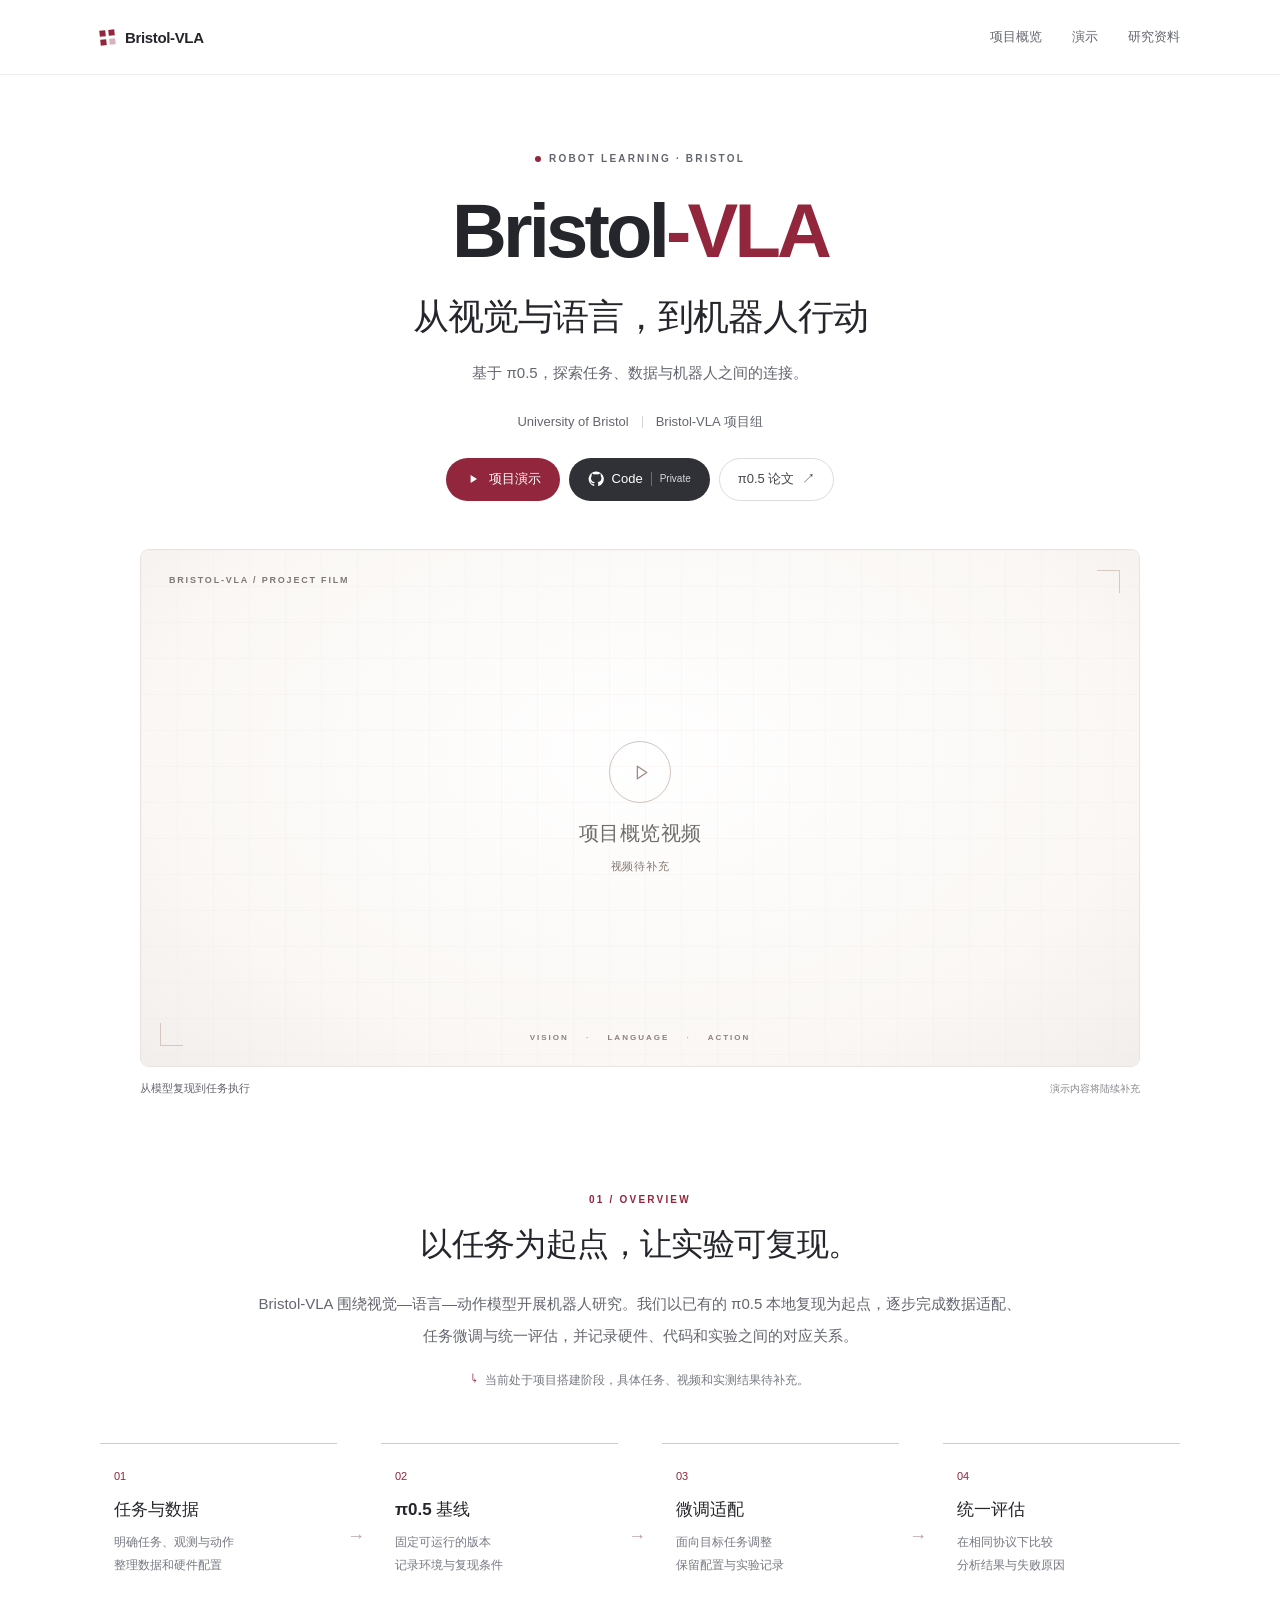
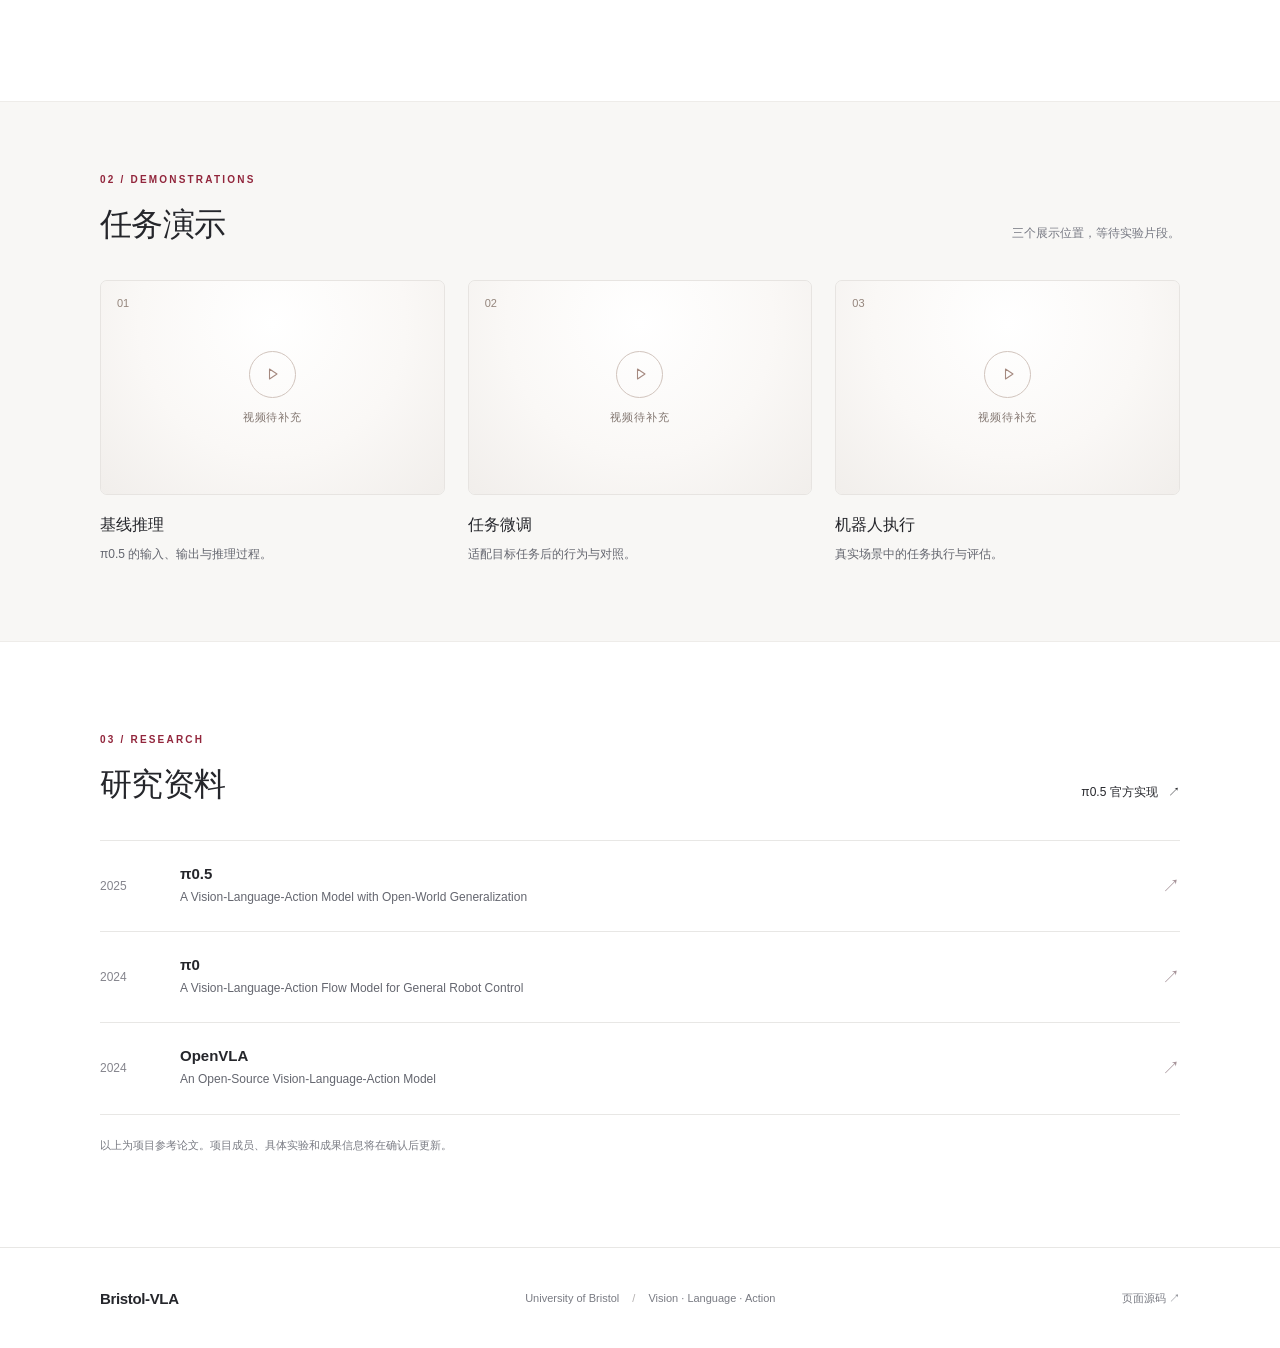
==== index.html @ 0b28dc83 "发布 Bristol-VLA 项目展示页" ====
<!doctype html>
<html lang="zh-CN">
<head>
  <meta charset="utf-8">
  <meta name="viewport" content="width=device-width, initial-scale=1">
  <meta name="description" content="Bristol-VLA：基于 π0.5 的视觉—语言—动作研究。项目概览、研究流程与机器人任务演示。">
  <meta name="theme-color" content="#92263c">
  <title>Bristol-VLA · 视觉、语言与机器人行动</title>
  <link rel="icon" href="assets/favicon.svg" type="image/svg+xml">
  <link rel="stylesheet" href="styles.css">
  <script src="app.js" defer></script>
</head>
<body>
  <a class="skip-link" href="#main">跳到主要内容</a>

  <header class="site-header">
    <nav class="nav container" aria-label="主导航">
      <a class="wordmark" href="#top" aria-label="Bristol-VLA 首页">
        <span class="brand-mark" aria-hidden="true"><i></i><i></i><i></i><i></i></span>
        Bristol-VLA
      </a>
      <div class="nav-links">
        <a href="#overview">项目概览</a>
        <a href="#demos">演示</a>
        <a href="#resources">研究资料</a>
      </div>
    </nav>
  </header>

  <main id="main">
    <section class="hero container" id="top" aria-labelledby="project-title">
      <p class="eyebrow"><span class="status-dot" aria-hidden="true"></span> ROBOT LEARNING · BRISTOL</p>
      <h1 id="project-title">Bristol<span>-VLA</span></h1>
      <p class="hero-title">从视觉与语言，<br class="mobile-break">到机器人行动</p>
      <p class="hero-description">基于 π0.5，探索任务、数据与机器人之间的连接。</p>
      <div class="affiliation">
        <span>University of Bristol</span>
        <span class="affiliation-divider" aria-hidden="true"></span>
        <span>Bristol-VLA 项目组</span>
      </div>
      <div class="hero-actions">
        <a class="button button-primary" href="#demos">
          <svg viewBox="0 0 20 20" aria-hidden="true"><path d="m7 5 8 5-8 5Z"/></svg>
          项目演示
        </a>
        <a class="button button-dark" href="https://github.com/aoli0919/Bristol-VLA" target="_blank" rel="noopener noreferrer">
          <svg viewBox="0 0 24 24" aria-hidden="true"><path d="M12 .8a11.2 11.2 0 0 0-3.5 21.8c.6.1.8-.3.8-.6v-2.1c-3.4.7-4.1-1.4-4.1-1.4-.5-1.3-1.3-1.7-1.3-1.7-1.1-.8.1-.8.1-.8 1.2.1 1.8 1.2 1.8 1.2 1.1 1.8 2.8 1.3 3.5 1 .1-.8.4-1.3.8-1.6-2.7-.3-5.6-1.4-5.6-6.1 0-1.3.5-2.5 1.2-3.3-.1-.3-.5-1.6.1-3.3 0 0 1-.3 3.4 1.3a11.7 11.7 0 0 1 6.2 0c2.4-1.6 3.4-1.3 3.4-1.3.6 1.7.2 3 .1 3.3.8.9 1.2 2 1.2 3.3 0 4.7-2.9 5.8-5.6 6.1.4.4.8 1.1.8 2.2V22c0 .3.2.7.8.6A11.2 11.2 0 0 0 12 .8Z"/></svg>
          Code <span class="private-label">Private</span>
        </a>
        <a class="button button-outline" href="https://arxiv.org/abs/2504.16054" target="_blank" rel="noopener noreferrer">π0.5 论文 <span aria-hidden="true">↗</span></a>
      </div>
    </section>

    <section class="container teaser" aria-label="项目概览视频">
      <figure>
        <div class="media-slot media-slot-main" data-video-slot="overview" data-video-title="项目概览">
          <div class="media-placeholder" role="img" aria-label="项目概览视频，待补充">
            <span class="frame-corner corner-tl" aria-hidden="true"></span>
            <span class="frame-corner corner-br" aria-hidden="true"></span>
            <span class="media-eyebrow">BRISTOL-VLA / PROJECT FILM</span>
            <span class="play-outline" aria-hidden="true"><svg viewBox="0 0 24 24"><path d="m9 6 9 6-9 6Z"/></svg></span>
            <span class="placeholder-title">项目概览视频</span>
            <span class="placeholder-note">视频待补充</span>
            <span class="media-bottom-label" aria-hidden="true">VISION <span>·</span> LANGUAGE <span>·</span> ACTION</span>
          </div>
        </div>
        <figcaption class="teaser-caption"><span>从模型复现到任务执行</span><span class="caption-status">演示内容将陆续补充</span></figcaption>
      </figure>
    </section>

    <section class="section overview-section" id="overview" aria-labelledby="overview-title">
      <div class="container narrow">
        <p class="section-label">01 / OVERVIEW</p>
        <h2 id="overview-title">以任务为起点，让实验可复现。</h2>
        <p class="section-intro">Bristol-VLA 围绕视觉—语言—动作模型开展机器人研究。我们以已有的 π0.5 本地复现为起点，逐步完成数据适配、任务微调与统一评估，并记录硬件、代码和实验之间的对应关系。</p>
        <p class="project-note"><span aria-hidden="true">↳</span> 当前处于项目搭建阶段，具体任务、视频和实测结果待补充。</p>
      </div>

      <div class="container pipeline" aria-label="研究流程：任务与数据、模型基线、微调适配、统一评估">
        <div class="pipeline-step"><span class="step-number">01</span><h3>任务与数据</h3><p>明确任务、观测与动作<br>整理数据和硬件配置</p></div>
        <span class="pipeline-arrow" aria-hidden="true">→</span>
        <div class="pipeline-step"><span class="step-number">02</span><h3>π0.5 基线</h3><p>固定可运行的版本<br>记录环境与复现条件</p></div>
        <span class="pipeline-arrow" aria-hidden="true">→</span>
        <div class="pipeline-step"><span class="step-number">03</span><h3>微调适配</h3><p>面向目标任务调整<br>保留配置与实验记录</p></div>
        <span class="pipeline-arrow" aria-hidden="true">→</span>
        <div class="pipeline-step"><span class="step-number">04</span><h3>统一评估</h3><p>在相同协议下比较<br>分析结果与失败原因</p></div>
      </div>
    </section>

    <section class="section demos-section" id="demos" aria-labelledby="demos-title">
      <div class="container">
        <div class="section-heading">
          <div><p class="section-label">02 / DEMONSTRATIONS</p><h2 id="demos-title">任务演示</h2></div>
          <p class="section-side-note">三个展示位置，等待实验片段。</p>
        </div>
        <div class="demo-grid">
          <figure class="demo-item">
            <div class="media-slot" data-video-slot="baseline" data-video-title="基线推理">
              <div class="media-placeholder" role="img" aria-label="基线推理视频，待补充"><span class="slot-number" aria-hidden="true">01</span><span class="play-outline" aria-hidden="true"><svg viewBox="0 0 24 24"><path d="m9 6 9 6-9 6Z"/></svg></span><span class="placeholder-note">视频待补充</span></div>
            </div>
            <figcaption><h3>基线推理</h3><p>π0.5 的输入、输出与推理过程。</p></figcaption>
          </figure>
          <figure class="demo-item">
            <div class="media-slot" data-video-slot="finetuning" data-video-title="任务微调">
              <div class="media-placeholder" role="img" aria-label="任务微调视频，待补充"><span class="slot-number" aria-hidden="true">02</span><span class="play-outline" aria-hidden="true"><svg viewBox="0 0 24 24"><path d="m9 6 9 6-9 6Z"/></svg></span><span class="placeholder-note">视频待补充</span></div>
            </div>
            <figcaption><h3>任务微调</h3><p>适配目标任务后的行为与对照。</p></figcaption>
          </figure>
          <figure class="demo-item">
            <div class="media-slot" data-video-slot="robot" data-video-title="机器人执行">
              <div class="media-placeholder" role="img" aria-label="机器人执行视频，待补充"><span class="slot-number" aria-hidden="true">03</span><span class="play-outline" aria-hidden="true"><svg viewBox="0 0 24 24"><path d="m9 6 9 6-9 6Z"/></svg></span><span class="placeholder-note">视频待补充</span></div>
            </div>
            <figcaption><h3>机器人执行</h3><p>真实场景中的任务执行与评估。</p></figcaption>
          </figure>
        </div>
      </div>
    </section>

    <section class="section resources-section" id="resources" aria-labelledby="resources-title">
      <div class="container">
        <div class="section-heading"><div><p class="section-label">03 / RESEARCH</p><h2 id="resources-title">研究资料</h2></div><a class="text-link" href="https://github.com/Physical-Intelligence/openpi" target="_blank" rel="noopener noreferrer">π0.5 官方实现 <span aria-hidden="true">↗</span></a></div>
        <div class="paper-list">
          <a href="https://arxiv.org/abs/2504.16054" target="_blank" rel="noopener noreferrer"><span class="paper-year">2025</span><span><strong>π0.5</strong><span class="paper-title">A Vision-Language-Action Model with Open-World Generalization</span></span><span class="paper-arrow" aria-hidden="true">↗</span></a>
          <a href="https://arxiv.org/abs/2410.24164" target="_blank" rel="noopener noreferrer"><span class="paper-year">2024</span><span><strong>π0</strong><span class="paper-title">A Vision-Language-Action Flow Model for General Robot Control</span></span><span class="paper-arrow" aria-hidden="true">↗</span></a>
          <a href="https://arxiv.org/abs/2406.09246" target="_blank" rel="noopener noreferrer"><span class="paper-year">2024</span><span><strong>OpenVLA</strong><span class="paper-title">An Open-Source Vision-Language-Action Model</span></span><span class="paper-arrow" aria-hidden="true">↗</span></a>
        </div>
        <p class="resource-note">以上为项目参考论文。项目成员、具体实验和成果信息将在确认后更新。</p>
      </div>
    </section>
  </main>

  <footer class="site-footer">
    <div class="container footer-inner"><a class="wordmark" href="#top">Bristol-VLA</a><p>University of Bristol <span aria-hidden="true">/</span> Vision · Language · Action</p><a href="https://github.com/aoli0919/Bristol-VLA-demo" target="_blank" rel="noopener noreferrer">页面源码 <span aria-hidden="true">↗</span></a></div>
  </footer>
</body>
</html>
---- styles.css ----
:root {
  color-scheme: light;
  --ink: #25262b;
  --muted: #64666f;
  --accent: #92263c;
  --line: #e8e7e5;
  --soft: #f8f7f5;
  --width: 1080px;
}
* { box-sizing: border-box; }
html { scroll-behavior: smooth; scroll-padding-top: 84px; }
body { margin: 0; background: #fff; color: var(--ink); font-family: -apple-system, BlinkMacSystemFont, "Segoe UI", "PingFang SC", "Microsoft YaHei", sans-serif; -webkit-font-smoothing: antialiased; }
a { color: inherit; text-decoration: none; }
button, input { font: inherit; }
figure, h1, h2, h3, p { margin: 0; }
svg { display: block; }
a:focus-visible { outline: 3px solid #92263c; outline-offset: 6px; border-radius: 3px; }
::selection { color: var(--accent); background: #f1dee2; }
.container { width: min(var(--width), calc(100% - 64px)); margin-inline: auto; }
.narrow { max-width: 770px; }
.skip-link { position: fixed; z-index: 10; top: 10px; left: 12px; padding: 12px 18px; transform: translateY(-150%); background: var(--ink); color: #fff; border-radius: 4px; }
.skip-link:focus { transform: none; }
.site-header { border-bottom: 1px solid #efeeec; background: #fff; }
.nav { min-height: 74px; display: flex; align-items: center; justify-content: space-between; gap: 24px; }
.wordmark { display: inline-flex; align-items: center; gap: 10px; font-size: 15px; font-weight: 650; letter-spacing: -.35px; white-space: nowrap; }
.brand-mark { display: grid; grid-template-columns: repeat(2, 6px); gap: 3px; transform: rotate(-6deg); }
.brand-mark i { width: 6px; height: 6px; background: var(--accent); }
.brand-mark i:last-child { opacity: .35; }
.nav-links { display: flex; gap: 30px; font-size: 13px; color: var(--muted); }
.nav-links a { padding: 15px 0; transition: color .18s; }
.nav-links a:hover, .text-link:hover, .site-footer a:hover { color: var(--accent); }
.hero { padding-top: 78px; padding-bottom: 48px; text-align: center; }
.eyebrow, .section-label { font-size: 10px; font-weight: 650; letter-spacing: 2.2px; }
.eyebrow { display: flex; align-items: center; justify-content: center; gap: 8px; color: var(--muted); margin-bottom: 24px; }
.status-dot { width: 6px; height: 6px; border-radius: 50%; background: var(--accent); }
h1 { font-size: clamp(48px, 6.2vw, 76px); line-height: 1.12; font-weight: 680; letter-spacing: -3.8px; }
h1 span { color: var(--accent); }
.hero-title { margin-top: 17px; font-size: clamp(24px, 3.1vw, 36px); font-weight: 400; line-height: 1.5; letter-spacing: -1px; }
.hero-description { margin-top: 15px; font-size: 15px; color: var(--muted); line-height: 1.9; }
.mobile-break { display: none; }
.affiliation { margin-top: 25px; display: flex; align-items: center; justify-content: center; gap: 13px; font-size: 13px; color: var(--muted); }
.affiliation-divider { height: 12px; width: 1px; background: #d6d4d3; }
.hero-actions { margin-top: 27px; display: flex; flex-wrap: wrap; justify-content: center; gap: 9px; }
.button { min-height: 43px; display: inline-flex; align-items: center; justify-content: center; gap: 8px; padding: 10px 18px; border: 1px solid transparent; border-radius: 30px; font-size: 13px; line-height: 1.4; transition: background .18s, transform .18s, border-color .18s; }
.button:hover { transform: translateY(-2px); }
.button svg { width: 16px; height: 16px; fill: currentColor; }
.button-primary { color: #fff; background: var(--accent); }
.button-primary:hover { background: #762034; }
.button-dark { background: #303136; color: #fff; }
.button-dark:hover { background: #141519; }
.button-outline { border-color: #dddcda; color: #45464c; }
.button-outline:hover { border-color: #92263c; }
.private-label { padding-left: 8px; border-left: 1px solid #6c6d71; font-size: 10px; color: #d8d8dc; }
.teaser { max-width: 1000px; }
.media-slot { position: relative; overflow: hidden; aspect-ratio: 16 / 10; border: 1px solid #e7e4e1; border-radius: 7px; background: #f6f5f3; }
.media-slot-main { aspect-ratio: 16 / 8.3; border-radius: 9px; }
.media-placeholder { position: absolute; inset: 0; display: flex; flex-direction: column; align-items: center; justify-content: center; gap: 12px; background: radial-gradient(ellipse at 50% 20%, #fff 0%, #faf8f6 55%, #f1eeeb 100%); color: #706c69; }
.media-placeholder[hidden] { display: none; }
.media-slot-main .media-placeholder { background-image: linear-gradient(#ebe6e13b 1px, transparent 1px), linear-gradient(90deg, #ebe6e13b 1px, transparent 1px), radial-gradient(ellipse at 50% 40%, #fff 0%, #faf7f4 70%, #f2eeeb 100%); background-size: 36px 36px, 36px 36px, 100% 100%; }
.media-eyebrow { position: absolute; left: 28px; top: 25px; color: #807873; font-size: 9px; font-weight: 600; letter-spacing: 1.8px; }
.play-outline { width: 47px; height: 47px; border: 1px solid #d1c4bd; border-radius: 50%; display: grid; place-items: center; color: #a58a80; }
.play-outline svg { width: 20px; height: 20px; fill: none; stroke: currentColor; stroke-linejoin: round; stroke-width: 1.3; }
.media-slot-main .play-outline { width: 62px; height: 62px; margin-bottom: 5px; }
.media-slot-main .play-outline svg { width: 25px; height: 25px; }
.placeholder-title { font-size: 20px; font-weight: 450; letter-spacing: .5px; }
.placeholder-note { font-size: 11px; color: #81756f; letter-spacing: .8px; }
.media-bottom-label { position: absolute; bottom: 24px; font-size: 8px; font-weight: 600; color: #8c817a; letter-spacing: 2px; }
.media-bottom-label span { padding: 0 13px; color: #bca79b; }
.frame-corner { position: absolute; width: 23px; height: 23px; border-color: #c7b8ad; border-style: solid; opacity: .7; }
.corner-tl { left: 19px; bottom: 20px; border-width: 0 0 1px 1px; }
.corner-br { right: 19px; top: 20px; border-width: 1px 1px 0 0; }
.teaser-caption { margin-top: 14px; display: flex; align-items: center; justify-content: space-between; gap: 15px; color: #62636c; font-size: 11px; }
.caption-status { color: #88878d; font-size: 10px; }
.media-slot video { width: 100%; height: 100%; object-fit: contain; display: block; background: #17191d; }
.media-error { margin: 14px; position: absolute; inset: auto 0 0; padding: 12px; border-radius: 3px; background: #fff; color: #6c3b3b; font-size: 12px; text-align: center; }
.section { padding: 92px 0; }
.section-label { color: var(--accent); margin-bottom: 15px; }
h2 { font-size: clamp(25px, 3vw, 32px); font-weight: 550; line-height: 1.5; letter-spacing: -.6px; }
.overview-section { padding-top: 98px; }
.overview-section > .narrow { text-align: center; }
.section-intro { margin-top: 20px; color: var(--muted); font-size: 15px; line-height: 2.1; }
.project-note { display: flex; justify-content: center; align-items: baseline; gap: 8px; margin-top: 19px; color: #777983; font-size: 12px; line-height: 1.8; }
.project-note > span { color: var(--accent); }
.pipeline { margin-top: 51px; display: grid; grid-template-columns: 1fr 24px 1fr 24px 1fr 24px 1fr; align-items: center; gap: 10px; }
.pipeline-step { border-top: 1px solid #dcc6cc; padding: 22px 14px 20px; min-height: 166px; }
.step-number { font-size: 11px; color: var(--accent); font-variant-numeric: tabular-nums; }
.pipeline h3 { margin-top: 14px; font-size: 17px; font-weight: 550; }
.pipeline p { margin-top: 10px; color: #777983; font-size: 12px; line-height: 1.9; }
.pipeline-arrow { color: #baa5aa; font-size: 18px; padding-top: 22px; }
.demos-section { background: var(--soft); border-top: 1px solid #eeece9; border-bottom: 1px solid #eeece9; padding: 72px 0 75px; }
.section-heading { display: flex; align-items: flex-end; justify-content: space-between; gap: 24px; margin-bottom: 32px; }
.section-side-note { color: #777983; font-size: 12px; padding-bottom: 6px; }
.demo-grid { display: grid; grid-template-columns: repeat(3, minmax(0, 1fr)); gap: 23px; }
.slot-number { position: absolute; left: 16px; top: 16px; font-size: 11px; font-variant-numeric: tabular-nums; color: #94857c; }
.demo-item figcaption { padding-top: 20px; }
.demo-item h3 { font-size: 16px; font-weight: 550; }
.demo-item p { margin-top: 8px; color: var(--muted); font-size: 12px; line-height: 1.8; }
.text-link { display: inline-block; font-size: 12px; padding-bottom: 7px; white-space: nowrap; }
.text-link span { margin-left: 7px; }
.paper-list { border-top: 1px solid var(--line); }
.paper-list > a { display: grid; grid-template-columns: 65px 1fr 25px; align-items: center; gap: 15px; padding: 24px 0; border-bottom: 1px solid var(--line); transition: background .18s; }
.paper-list > a:hover { background: #fcf9fa; }
.paper-year { color: #85858d; font-size: 12px; font-variant-numeric: tabular-nums; }
.paper-list strong { font-size: 15px; font-weight: 550; }
.paper-title { display: block; margin-top: 5px; color: var(--muted); font-size: 12px; line-height: 1.6; }
.paper-arrow { justify-self: end; color: #a69399; font-size: 18px; }
.resource-note { margin-top: 20px; color: #797b83; font-size: 11px; line-height: 1.9; }
.site-footer { border-top: 1px solid var(--line); }
.footer-inner { min-height: 100px; display: flex; align-items: center; justify-content: space-between; gap: 25px; }
.site-footer p, .site-footer a:last-child { font-size: 11px; color: #797b83; }
.site-footer p span { margin: 0 10px; color: #b4b0b0; }

@media (min-width: 1500px) { .hero { padding-top: 92px; } }
@media (max-width: 760px) {
  .container { width: calc(100% - 40px); }
  .nav { min-height: 65px; }
  .nav-links { gap: 18px; font-size: 12px; }
  .hero { padding-top: 57px; padding-bottom: 36px; }
  h1 { letter-spacing: -2.8px; }
  .hero-title { font-size: 29px; }
  .hero-description { max-width: 330px; margin-inline: auto; font-size: 13px; }
  .section { padding: 64px 0; }
  .pipeline { grid-template-columns: 1fr 1fr; gap: 22px; margin-top: 35px; }
  .pipeline-arrow { display: none; }
  .pipeline-step { min-height: 150px; padding-inline: 6px; }
  .demo-grid { gap: 15px; }
  .demo-item h3 { font-size: 14px; }
  .demo-item p { font-size: 11px; }
  .footer-inner { flex-wrap: wrap; justify-content: flex-start; gap: 15px 25px; padding-block: 28px; }
  .footer-inner > a:last-child { margin-left: auto; }
  .footer-inner p { order: 3; flex-basis: 100%; }
}
@media (max-width: 520px) {
  .container { width: calc(100% - 36px); }
  .nav { gap: 12px; min-height: 61px; }
  .wordmark { font-size: 13px; gap: 8px; }
  .nav-links { gap: 15px; font-size: 11px; }
  .nav-links a:first-child { display: none; }
  .hero { padding-top: 45px; }
  .eyebrow { font-size: 8px; letter-spacing: 1.5px; margin-bottom: 22px; }
  h1 { font-size: 49px; letter-spacing: -2.5px; }
  .hero-title { font-size: 27px; line-height: 1.55; margin-top: 16px; }
  .mobile-break { display: inline; }
  .hero-description { max-width: 275px; font-size: 12px; line-height: 1.9; margin-top: 14px; }
  .affiliation { margin-top: 22px; gap: 9px; font-size: 11px; }
  .hero-actions { margin-top: 24px; gap: 7px; }
  .button { padding: 9px 13px; font-size: 11px; min-height: 41px; gap: 6px; }
  .button svg { width: 14px; height: 14px; }
  .private-label { font-size: 9px; padding-left: 6px; }
  .media-slot-main { aspect-ratio: 16 / 10; }
  .media-eyebrow { top: 17px; left: 17px; font-size: 7px; letter-spacing: 1.1px; }
  .media-slot-main .play-outline { width: 43px; height: 43px; margin-bottom: 0; }
  .media-slot-main .play-outline svg { width: 20px; height: 20px; }
  .placeholder-title { font-size: 15px; }
  .media-placeholder { gap: 9px; }
  .placeholder-note { font-size: 10px; }
  .media-bottom-label { bottom: 15px; font-size: 6px; letter-spacing: 1.2px; }
  .media-bottom-label span { padding: 0 7px; }
  .frame-corner { width: 15px; height: 15px; }
  .corner-tl { bottom: 12px; left: 12px; }
  .corner-br { top: 12px; right: 12px; }
  .teaser-caption { font-size: 10px; align-items: flex-start; }
  .caption-status { font-size: 9px; }
  h2 { font-size: 25px; }
  .section-label { font-size: 9px; letter-spacing: 1.6px; }
  .section-intro { font-size: 13px; line-height: 2; text-align: left; }
  .project-note { text-align: left; font-size: 11px; }
  .section-heading { display: block; margin-bottom: 26px; }
  .section-side-note { margin-top: 12px; font-size: 11px; }
  .demo-grid { grid-template-columns: 1fr; gap: 30px; }
  .demo-grid .media-slot { aspect-ratio: 16 / 9; }
  .demo-item figcaption { padding-top: 14px; }
  .demo-item h3 { font-size: 16px; }
  .demo-item p { margin-top: 6px; font-size: 12px; }
  .resources-section .text-link { margin-top: 14px; }
  .paper-list > a { grid-template-columns: 42px 1fr 16px; gap: 9px; padding-block: 20px; }
  .paper-year { font-size: 10px; }
  .paper-title { font-size: 11px; }
}
@media (prefers-reduced-motion: reduce) {
  html { scroll-behavior: auto; }
  *, *::before, *::after { transition: none !important; }
}
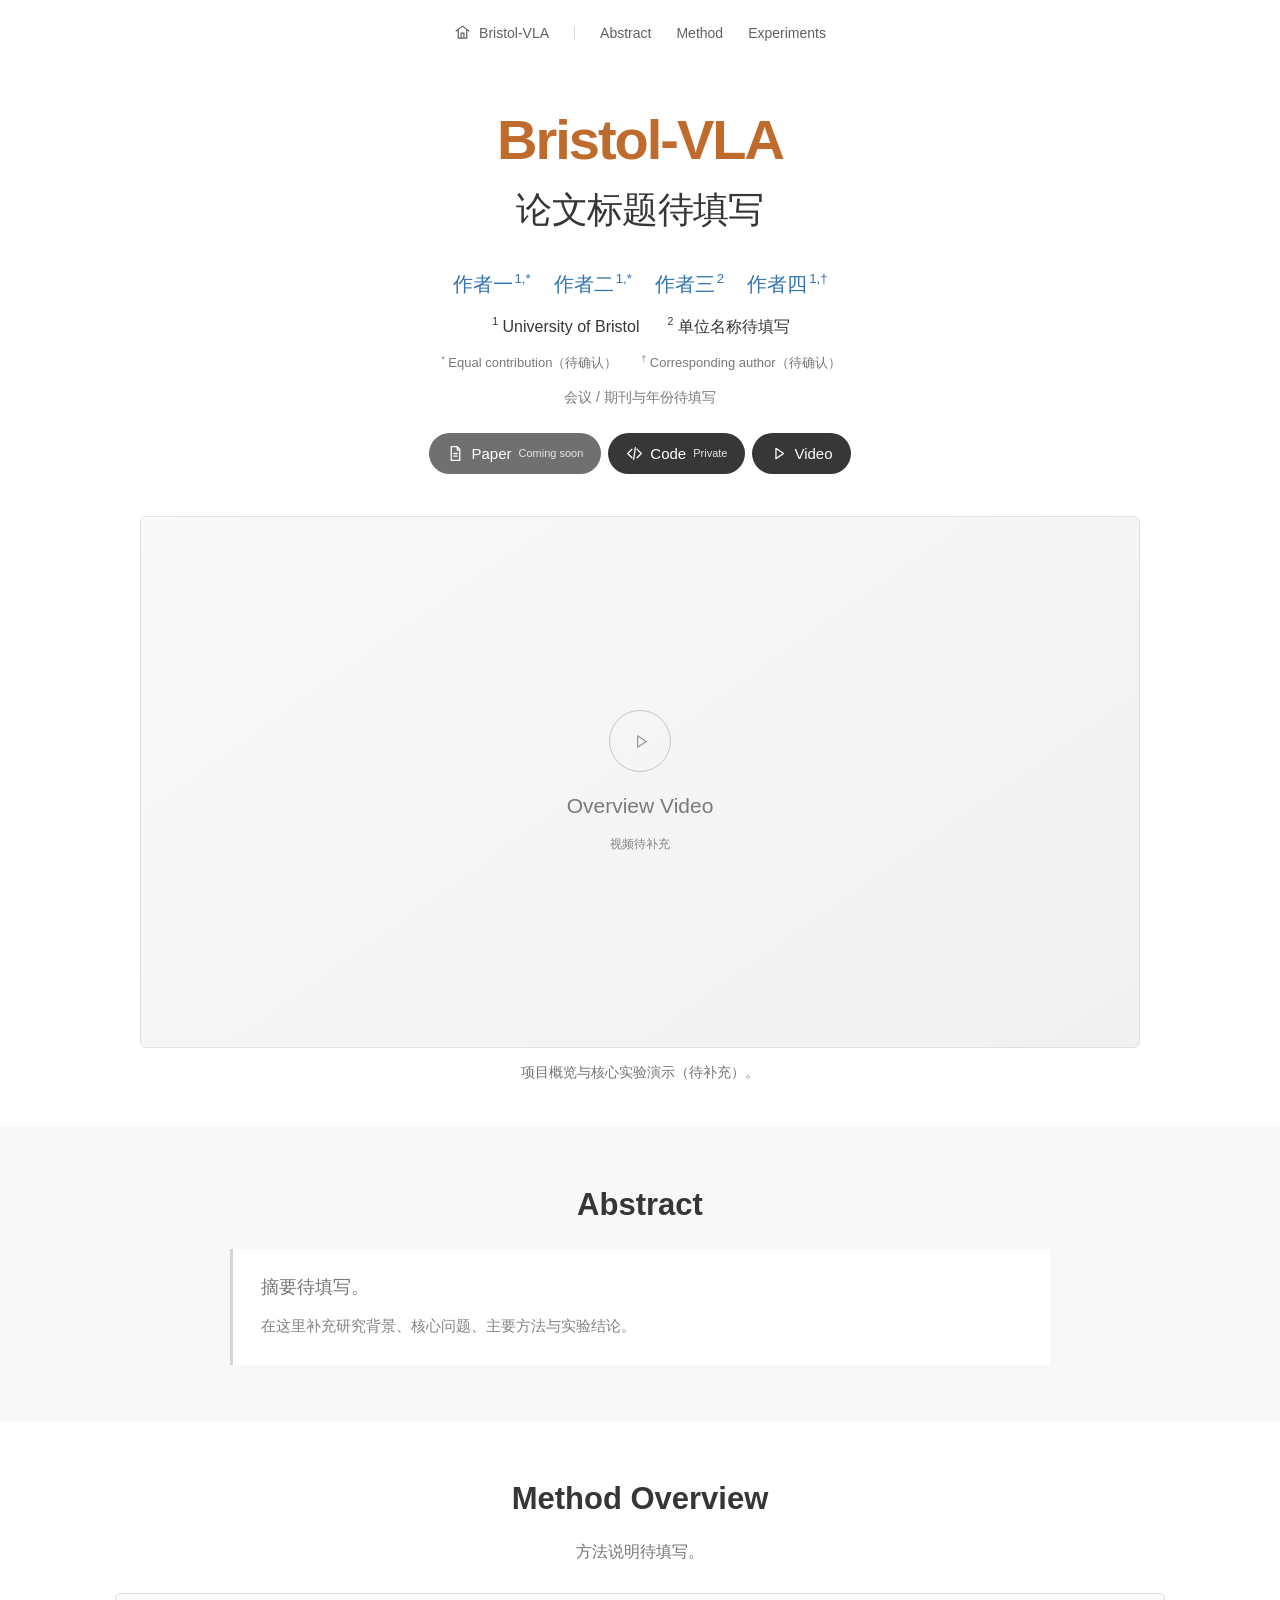
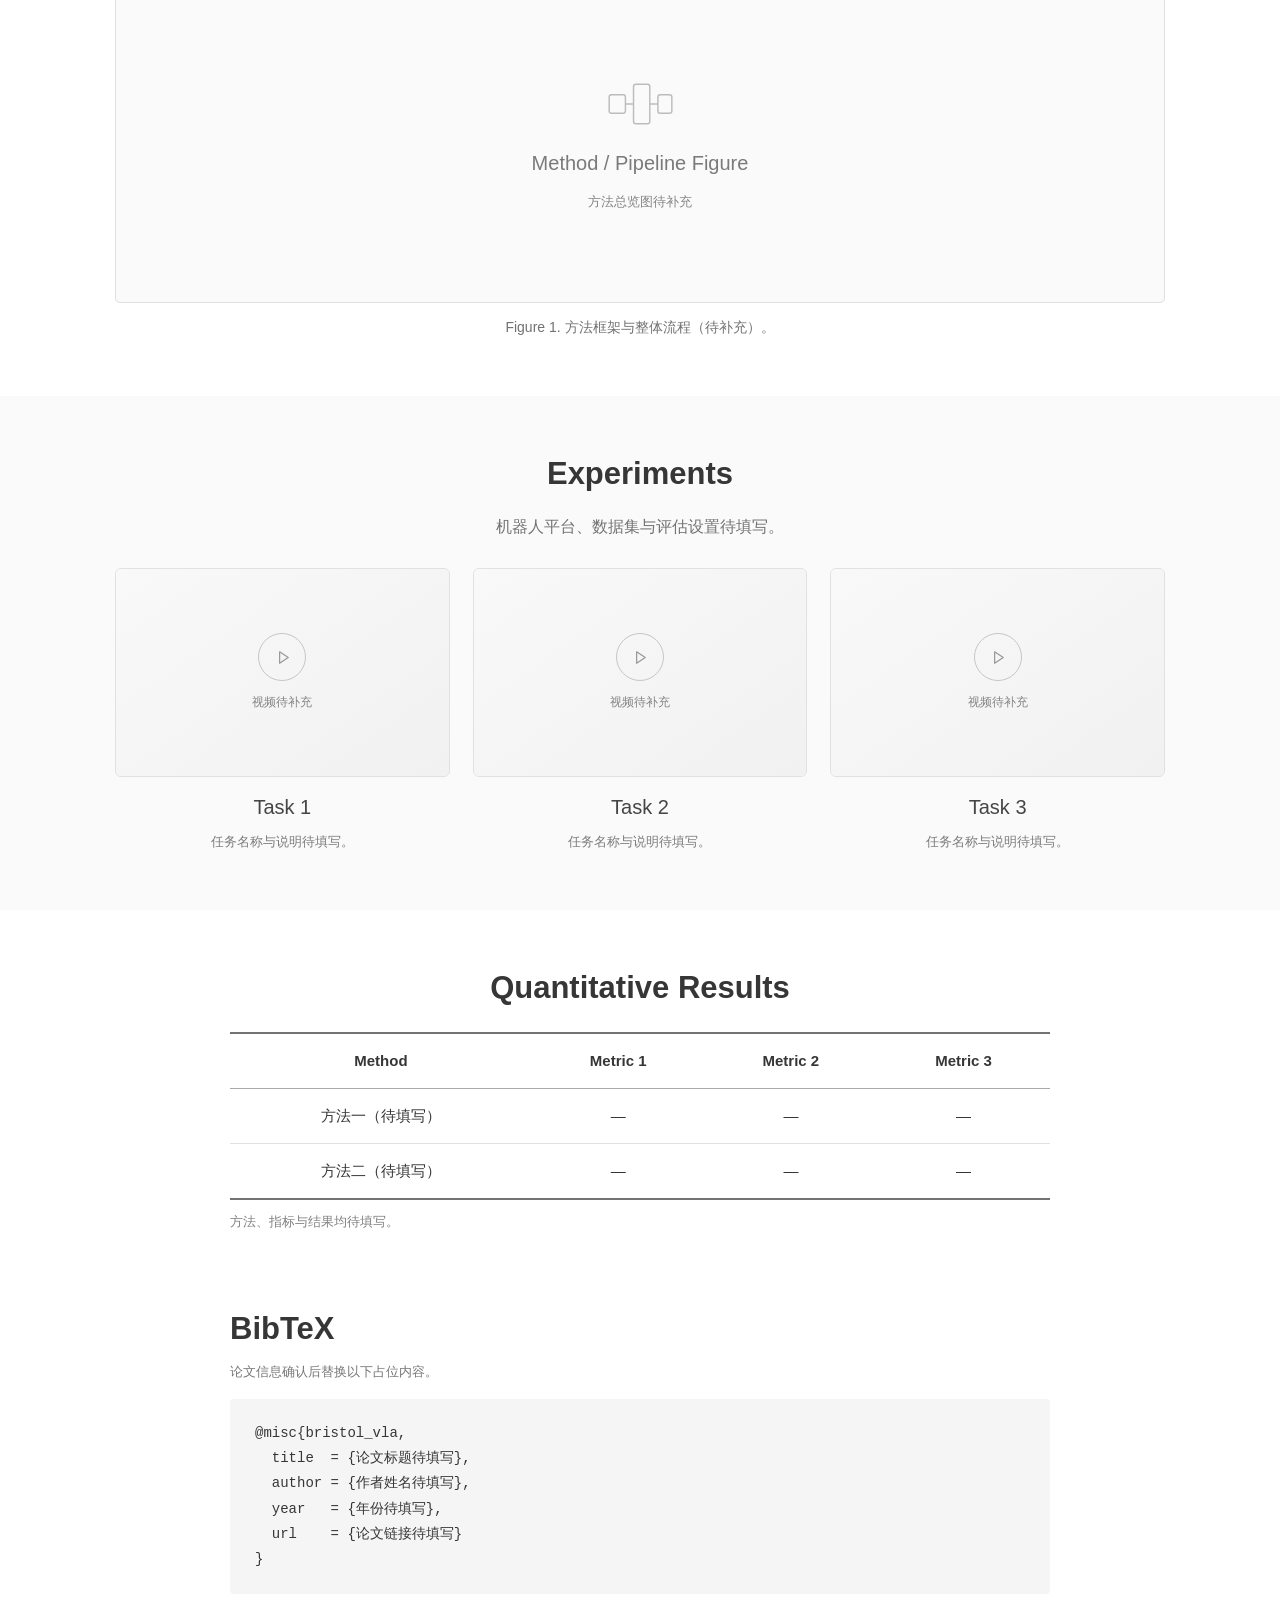
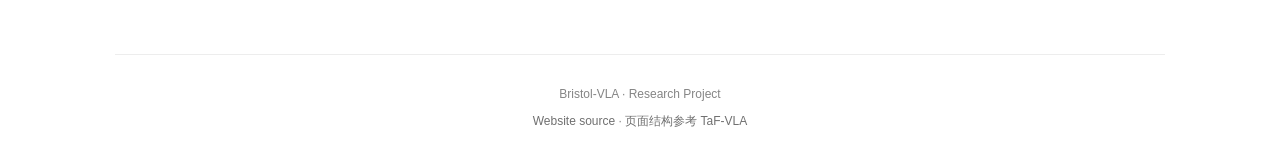
==== commit 716692c9: "改为论文项目页并预留作者摘要方法与实验内容" ====
--- a/index.html
+++ b/index.html
@@ -3,134 +3,124 @@
 <head>
   <meta charset="utf-8">
   <meta name="viewport" content="width=device-width, initial-scale=1">
-  <meta name="description" content="Bristol-VLA：基于 π0.5 的视觉—语言—动作研究。项目概览、研究流程与机器人任务演示。">
-  <meta name="theme-color" content="#92263c">
-  <title>Bristol-VLA · 视觉、语言与机器人行动</title>
+  <meta name="description" content="Bristol-VLA 论文项目页：作者信息、摘要、方法与实验展示。论文与视频内容待补充。">
+  <meta name="theme-color" content="#bf6b2d">
+  <title>Bristol-VLA · Research Project</title>
   <link rel="icon" href="assets/favicon.svg" type="image/svg+xml">
   <link rel="stylesheet" href="styles.css">
   <script src="app.js" defer></script>
 </head>
 <body>
   <a class="skip-link" href="#main">跳到主要内容</a>
-
   <header class="site-header">
-    <nav class="nav container" aria-label="主导航">
-      <a class="wordmark" href="#top" aria-label="Bristol-VLA 首页">
-        <span class="brand-mark" aria-hidden="true"><i></i><i></i><i></i><i></i></span>
-        Bristol-VLA
-      </a>
-      <div class="nav-links">
-        <a href="#overview">项目概览</a>
-        <a href="#demos">演示</a>
-        <a href="#resources">研究资料</a>
-      </div>
+    <nav aria-label="论文导航">
+      <a class="home-link" href="#top" aria-label="Bristol-VLA 首页"><svg viewBox="0 0 24 24" aria-hidden="true"><path d="m3 10 9-7 9 7M6 9v11h12V9M10 20v-7h4v7"/></svg><span>Bristol-VLA</span></a>
+      <span class="nav-divider" aria-hidden="true"></span>
+      <a href="#abstract">Abstract</a>
+      <a href="#method">Method</a>
+      <a href="#experiments">Experiments</a>
     </nav>
   </header>
 
   <main id="main">
-    <section class="hero container" id="top" aria-labelledby="project-title">
-      <p class="eyebrow"><span class="status-dot" aria-hidden="true"></span> ROBOT LEARNING · BRISTOL</p>
-      <h1 id="project-title">Bristol<span>-VLA</span></h1>
-      <p class="hero-title">从视觉与语言，<br class="mobile-break">到机器人行动</p>
-      <p class="hero-description">基于 π0.5，探索任务、数据与机器人之间的连接。</p>
-      <div class="affiliation">
-        <span>University of Bristol</span>
-        <span class="affiliation-divider" aria-hidden="true"></span>
-        <span>Bristol-VLA 项目组</span>
+    <section class="paper-header container" id="top" aria-labelledby="paper-title">
+      <h1 id="paper-title"><span class="project-name">Bristol-VLA</span><span class="paper-title">论文标题待填写</span></h1>
+
+      <!-- Replace author names, affiliations, and contribution markers here. -->
+      <div class="authors" aria-label="作者信息待填写">
+        <span>作者一<sup>1,*</sup></span>
+        <span>作者二<sup>1,*</sup></span>
+        <span>作者三<sup>2</sup></span>
+        <span>作者四<sup>1,†</sup></span>
       </div>
-      <div class="hero-actions">
-        <a class="button button-primary" href="#demos">
-          <svg viewBox="0 0 20 20" aria-hidden="true"><path d="m7 5 8 5-8 5Z"/></svg>
-          项目演示
-        </a>
-        <a class="button button-dark" href="https://github.com/aoli0919/Bristol-VLA" target="_blank" rel="noopener noreferrer">
-          <svg viewBox="0 0 24 24" aria-hidden="true"><path d="M12 .8a11.2 11.2 0 0 0-3.5 21.8c.6.1.8-.3.8-.6v-2.1c-3.4.7-4.1-1.4-4.1-1.4-.5-1.3-1.3-1.7-1.3-1.7-1.1-.8.1-.8.1-.8 1.2.1 1.8 1.2 1.8 1.2 1.1 1.8 2.8 1.3 3.5 1 .1-.8.4-1.3.8-1.6-2.7-.3-5.6-1.4-5.6-6.1 0-1.3.5-2.5 1.2-3.3-.1-.3-.5-1.6.1-3.3 0 0 1-.3 3.4 1.3a11.7 11.7 0 0 1 6.2 0c2.4-1.6 3.4-1.3 3.4-1.3.6 1.7.2 3 .1 3.3.8.9 1.2 2 1.2 3.3 0 4.7-2.9 5.8-5.6 6.1.4.4.8 1.1.8 2.2V22c0 .3.2.7.8.6A11.2 11.2 0 0 0 12 .8Z"/></svg>
-          Code <span class="private-label">Private</span>
-        </a>
-        <a class="button button-outline" href="https://arxiv.org/abs/2504.16054" target="_blank" rel="noopener noreferrer">π0.5 论文 <span aria-hidden="true">↗</span></a>
+      <div class="affiliations"><span><sup>1</sup> University of Bristol</span><span><sup>2</sup> 单位名称待填写</span></div>
+      <p class="author-notes"><span><sup>*</sup> Equal contribution（待确认）</span><span><sup>†</sup> Corresponding author（待确认）</span></p>
+      <p class="venue">会议 / 期刊与年份待填写</p>
+
+      <div class="paper-links">
+        <span class="resource-button disabled" aria-disabled="true"><svg viewBox="0 0 20 20" aria-hidden="true"><path d="M5 2h7l3 3v13H5Zm7 0v4h3M8 10h4M8 13h4"/></svg>Paper <small>Coming soon</small></span>
+        <a class="resource-button" href="https://github.com/aoli0919/Bristol-VLA" target="_blank" rel="noopener noreferrer"><svg viewBox="0 0 20 20" aria-hidden="true"><path d="m7 5-5 5 5 5m6-10 5 5-5 5m-2-12L9 17"/></svg>Code <small>Private</small></a>
+        <a class="resource-button" href="#overview-video"><svg viewBox="0 0 20 20" aria-hidden="true"><path d="m7 4 9 6-9 6Z"/></svg>Video</a>
       </div>
     </section>
 
-    <section class="container teaser" aria-label="项目概览视频">
+    <section class="container teaser" id="overview-video" aria-label="论文概览视频">
       <figure>
-        <div class="media-slot media-slot-main" data-video-slot="overview" data-video-title="项目概览">
-          <div class="media-placeholder" role="img" aria-label="项目概览视频，待补充">
-            <span class="frame-corner corner-tl" aria-hidden="true"></span>
-            <span class="frame-corner corner-br" aria-hidden="true"></span>
-            <span class="media-eyebrow">BRISTOL-VLA / PROJECT FILM</span>
-            <span class="play-outline" aria-hidden="true"><svg viewBox="0 0 24 24"><path d="m9 6 9 6-9 6Z"/></svg></span>
-            <span class="placeholder-title">项目概览视频</span>
+        <div class="media-slot media-slot-main" data-video-slot="overview" data-video-title="Overview">
+          <div class="media-placeholder" role="img" aria-label="论文概览视频，待补充">
+            <span class="play-symbol" aria-hidden="true"><svg viewBox="0 0 24 24"><path d="m9 6 9 6-9 6Z"/></svg></span>
+            <span class="media-title">Overview Video</span>
             <span class="placeholder-note">视频待补充</span>
-            <span class="media-bottom-label" aria-hidden="true">VISION <span>·</span> LANGUAGE <span>·</span> ACTION</span>
           </div>
         </div>
-        <figcaption class="teaser-caption"><span>从模型复现到任务执行</span><span class="caption-status">演示内容将陆续补充</span></figcaption>
+        <figcaption>项目概览与核心实验演示（待补充）。</figcaption>
       </figure>
     </section>
 
-    <section class="section overview-section" id="overview" aria-labelledby="overview-title">
-      <div class="container narrow">
-        <p class="section-label">01 / OVERVIEW</p>
-        <h2 id="overview-title">以任务为起点，让实验可复现。</h2>
-        <p class="section-intro">Bristol-VLA 围绕视觉—语言—动作模型开展机器人研究。我们以已有的 π0.5 本地复现为起点，逐步完成数据适配、任务微调与统一评估，并记录硬件、代码和实验之间的对应关系。</p>
-        <p class="project-note"><span aria-hidden="true">↳</span> 当前处于项目搭建阶段，具体任务、视频和实测结果待补充。</p>
-      </div>
-
-      <div class="container pipeline" aria-label="研究流程：任务与数据、模型基线、微调适配、统一评估">
-        <div class="pipeline-step"><span class="step-number">01</span><h3>任务与数据</h3><p>明确任务、观测与动作<br>整理数据和硬件配置</p></div>
-        <span class="pipeline-arrow" aria-hidden="true">→</span>
-        <div class="pipeline-step"><span class="step-number">02</span><h3>π0.5 基线</h3><p>固定可运行的版本<br>记录环境与复现条件</p></div>
-        <span class="pipeline-arrow" aria-hidden="true">→</span>
-        <div class="pipeline-step"><span class="step-number">03</span><h3>微调适配</h3><p>面向目标任务调整<br>保留配置与实验记录</p></div>
-        <span class="pipeline-arrow" aria-hidden="true">→</span>
-        <div class="pipeline-step"><span class="step-number">04</span><h3>统一评估</h3><p>在相同协议下比较<br>分析结果与失败原因</p></div>
+    <section class="paper-section abstract-section" id="abstract" aria-labelledby="abstract-title">
+      <div class="container text-width">
+        <h2 id="abstract-title">Abstract</h2>
+        <!-- Replace this paragraph with the paper abstract. -->
+        <div class="abstract-placeholder"><p>摘要待填写。</p><p class="template-hint">在这里补充研究背景、核心问题、主要方法与实验结论。</p></div>
       </div>
     </section>
 
-    <section class="section demos-section" id="demos" aria-labelledby="demos-title">
+    <section class="paper-section container" id="method" aria-labelledby="method-title">
+      <h2 id="method-title">Method Overview</h2>
+      <p class="section-description">方法说明待填写。</p>
+      <figure>
+        <!-- Replace this placeholder with the method / pipeline figure. -->
+        <div class="figure-placeholder" role="img" aria-label="方法总览图，待补充"><svg viewBox="0 0 56 36" aria-hidden="true"><rect x="1" y="10" width="14" height="16" rx="2"/><rect x="22" y="1" width="14" height="34" rx="2"/><rect x="43" y="10" width="12" height="16" rx="2"/><path d="M15 18h7m14 0h7"/></svg><span>Method / Pipeline Figure</span><small>方法总览图待补充</small></div>
+        <figcaption>Figure 1. 方法框架与整体流程（待补充）。</figcaption>
+      </figure>
+    </section>
+
+    <section class="paper-section experiments-section" id="experiments" aria-labelledby="experiments-title">
       <div class="container">
-        <div class="section-heading">
-          <div><p class="section-label">02 / DEMONSTRATIONS</p><h2 id="demos-title">任务演示</h2></div>
-          <p class="section-side-note">三个展示位置，等待实验片段。</p>
-        </div>
+        <h2 id="experiments-title">Experiments</h2>
+        <p class="section-description">机器人平台、数据集与评估设置待填写。</p>
         <div class="demo-grid">
-          <figure class="demo-item">
-            <div class="media-slot" data-video-slot="baseline" data-video-title="基线推理">
-              <div class="media-placeholder" role="img" aria-label="基线推理视频，待补充"><span class="slot-number" aria-hidden="true">01</span><span class="play-outline" aria-hidden="true"><svg viewBox="0 0 24 24"><path d="m9 6 9 6-9 6Z"/></svg></span><span class="placeholder-note">视频待补充</span></div>
+          <figure>
+            <div class="media-slot" data-video-slot="task1" data-video-title="Task 1">
+              <div class="media-placeholder" role="img" aria-label="Task 1 视频，待补充"><span class="play-symbol" aria-hidden="true"><svg viewBox="0 0 24 24"><path d="m9 6 9 6-9 6Z"/></svg></span><span class="placeholder-note">视频待补充</span></div>
             </div>
-            <figcaption><h3>基线推理</h3><p>π0.5 的输入、输出与推理过程。</p></figcaption>
+            <figcaption><h3>Task 1</h3><p>任务名称与说明待填写。</p></figcaption>
           </figure>
-          <figure class="demo-item">
-            <div class="media-slot" data-video-slot="finetuning" data-video-title="任务微调">
-              <div class="media-placeholder" role="img" aria-label="任务微调视频，待补充"><span class="slot-number" aria-hidden="true">02</span><span class="play-outline" aria-hidden="true"><svg viewBox="0 0 24 24"><path d="m9 6 9 6-9 6Z"/></svg></span><span class="placeholder-note">视频待补充</span></div>
+          <figure>
+            <div class="media-slot" data-video-slot="task2" data-video-title="Task 2">
+              <div class="media-placeholder" role="img" aria-label="Task 2 视频，待补充"><span class="play-symbol" aria-hidden="true"><svg viewBox="0 0 24 24"><path d="m9 6 9 6-9 6Z"/></svg></span><span class="placeholder-note">视频待补充</span></div>
             </div>
-            <figcaption><h3>任务微调</h3><p>适配目标任务后的行为与对照。</p></figcaption>
+            <figcaption><h3>Task 2</h3><p>任务名称与说明待填写。</p></figcaption>
           </figure>
-          <figure class="demo-item">
-            <div class="media-slot" data-video-slot="robot" data-video-title="机器人执行">
-              <div class="media-placeholder" role="img" aria-label="机器人执行视频，待补充"><span class="slot-number" aria-hidden="true">03</span><span class="play-outline" aria-hidden="true"><svg viewBox="0 0 24 24"><path d="m9 6 9 6-9 6Z"/></svg></span><span class="placeholder-note">视频待补充</span></div>
+          <figure>
+            <div class="media-slot" data-video-slot="task3" data-video-title="Task 3">
+              <div class="media-placeholder" role="img" aria-label="Task 3 视频，待补充"><span class="play-symbol" aria-hidden="true"><svg viewBox="0 0 24 24"><path d="m9 6 9 6-9 6Z"/></svg></span><span class="placeholder-note">视频待补充</span></div>
             </div>
-            <figcaption><h3>机器人执行</h3><p>真实场景中的任务执行与评估。</p></figcaption>
+            <figcaption><h3>Task 3</h3><p>任务名称与说明待填写。</p></figcaption>
           </figure>
         </div>
       </div>
     </section>
 
-    <section class="section resources-section" id="resources" aria-labelledby="resources-title">
-      <div class="container">
-        <div class="section-heading"><div><p class="section-label">03 / RESEARCH</p><h2 id="resources-title">研究资料</h2></div><a class="text-link" href="https://github.com/Physical-Intelligence/openpi" target="_blank" rel="noopener noreferrer">π0.5 官方实现 <span aria-hidden="true">↗</span></a></div>
-        <div class="paper-list">
-          <a href="https://arxiv.org/abs/2504.16054" target="_blank" rel="noopener noreferrer"><span class="paper-year">2025</span><span><strong>π0.5</strong><span class="paper-title">A Vision-Language-Action Model with Open-World Generalization</span></span><span class="paper-arrow" aria-hidden="true">↗</span></a>
-          <a href="https://arxiv.org/abs/2410.24164" target="_blank" rel="noopener noreferrer"><span class="paper-year">2024</span><span><strong>π0</strong><span class="paper-title">A Vision-Language-Action Flow Model for General Robot Control</span></span><span class="paper-arrow" aria-hidden="true">↗</span></a>
-          <a href="https://arxiv.org/abs/2406.09246" target="_blank" rel="noopener noreferrer"><span class="paper-year">2024</span><span><strong>OpenVLA</strong><span class="paper-title">An Open-Source Vision-Language-Action Model</span></span><span class="paper-arrow" aria-hidden="true">↗</span></a>
-        </div>
-        <p class="resource-note">以上为项目参考论文。项目成员、具体实验和成果信息将在确认后更新。</p>
+    <section class="paper-section container text-width" id="results" aria-labelledby="results-title">
+      <h2 id="results-title">Quantitative Results</h2>
+      <div class="results-table-wrap"><table><caption>方法、指标与结果均待填写。</caption><thead><tr><th scope="col">Method</th><th scope="col">Metric 1</th><th scope="col">Metric 2</th><th scope="col">Metric 3</th></tr></thead><tbody><tr><th scope="row">方法一（待填写）</th><td>—</td><td>—</td><td>—</td></tr><tr><th scope="row">方法二（待填写）</th><td>—</td><td>—</td><td>—</td></tr></tbody></table></div>
+    </section>
+
+    <section class="paper-section citation-section" id="bibtex" aria-labelledby="bibtex-title">
+      <div class="container text-width">
+        <h2 id="bibtex-title">BibTeX</h2>
+        <p class="citation-note">论文信息确认后替换以下占位内容。</p>
+        <pre><code>@misc{bristol_vla,
+  title  = {论文标题待填写},
+  author = {作者姓名待填写},
+  year   = {年份待填写},
+  url    = {论文链接待填写}
+}</code></pre>
       </div>
     </section>
   </main>
 
-  <footer class="site-footer">
-    <div class="container footer-inner"><a class="wordmark" href="#top">Bristol-VLA</a><p>University of Bristol <span aria-hidden="true">/</span> Vision · Language · Action</p><a href="https://github.com/aoli0919/Bristol-VLA-demo" target="_blank" rel="noopener noreferrer">页面源码 <span aria-hidden="true">↗</span></a></div>
-  </footer>
+  <footer class="site-footer container"><p>Bristol-VLA · Research Project</p><p><a href="https://github.com/aoli0919/Bristol-VLA-demo" target="_blank" rel="noopener noreferrer">Website source</a><span aria-hidden="true"> · </span><a href="https://peilin-666.github.io/projects/TaF_VLA/" target="_blank" rel="noopener noreferrer">页面结构参考 TaF-VLA</a></p></footer>
 </body>
 </html>
--- a/styles.css
+++ b/styles.css
@@ -1,183 +1,132 @@
 :root {
   color-scheme: light;
-  --ink: #25262b;
-  --muted: #64666f;
-  --accent: #92263c;
-  --line: #e8e7e5;
-  --soft: #f8f7f5;
-  --width: 1080px;
+  --ink: #363636;
+  --muted: #717171;
+  --accent: #bf6b2d;
+  --line: #e5e5e5;
 }
 * { box-sizing: border-box; }
-html { scroll-behavior: smooth; scroll-padding-top: 84px; }
-body { margin: 0; background: #fff; color: var(--ink); font-family: -apple-system, BlinkMacSystemFont, "Segoe UI", "PingFang SC", "Microsoft YaHei", sans-serif; -webkit-font-smoothing: antialiased; }
-a { color: inherit; text-decoration: none; }
-button, input { font: inherit; }
-figure, h1, h2, h3, p { margin: 0; }
+html { scroll-behavior: smooth; scroll-padding-top: 28px; }
+body { margin: 0; color: var(--ink); background: #fff; font-family: -apple-system, BlinkMacSystemFont, "Segoe UI", "PingFang SC", "Microsoft YaHei", sans-serif; font-size: 16px; line-height: 1.6; -webkit-font-smoothing: antialiased; }
+a { color: #3273b1; text-decoration: none; }
+a:hover { color: #20547d; }
+a:focus-visible { outline: 3px solid #a85522; outline-offset: 5px; border-radius: 3px; }
+h1, h2, h3, p, figure { margin: 0; }
 svg { display: block; }
-a:focus-visible { outline: 3px solid #92263c; outline-offset: 6px; border-radius: 3px; }
-::selection { color: var(--accent); background: #f1dee2; }
-.container { width: min(var(--width), calc(100% - 64px)); margin-inline: auto; }
-.narrow { max-width: 770px; }
-.skip-link { position: fixed; z-index: 10; top: 10px; left: 12px; padding: 12px 18px; transform: translateY(-150%); background: var(--ink); color: #fff; border-radius: 4px; }
+.container { width: min(1050px, calc(100% - 48px)); margin-inline: auto; }
+.text-width { max-width: 820px; }
+.skip-link { position: fixed; z-index: 10; left: 12px; top: 12px; transform: translateY(-160%); background: #363636; color: white; border-radius: 4px; padding: 10px 15px; }
 .skip-link:focus { transform: none; }
-.site-header { border-bottom: 1px solid #efeeec; background: #fff; }
-.nav { min-height: 74px; display: flex; align-items: center; justify-content: space-between; gap: 24px; }
-.wordmark { display: inline-flex; align-items: center; gap: 10px; font-size: 15px; font-weight: 650; letter-spacing: -.35px; white-space: nowrap; }
-.brand-mark { display: grid; grid-template-columns: repeat(2, 6px); gap: 3px; transform: rotate(-6deg); }
-.brand-mark i { width: 6px; height: 6px; background: var(--accent); }
-.brand-mark i:last-child { opacity: .35; }
-.nav-links { display: flex; gap: 30px; font-size: 13px; color: var(--muted); }
-.nav-links a { padding: 15px 0; transition: color .18s; }
-.nav-links a:hover, .text-link:hover, .site-footer a:hover { color: var(--accent); }
-.hero { padding-top: 78px; padding-bottom: 48px; text-align: center; }
-.eyebrow, .section-label { font-size: 10px; font-weight: 650; letter-spacing: 2.2px; }
-.eyebrow { display: flex; align-items: center; justify-content: center; gap: 8px; color: var(--muted); margin-bottom: 24px; }
-.status-dot { width: 6px; height: 6px; border-radius: 50%; background: var(--accent); }
-h1 { font-size: clamp(48px, 6.2vw, 76px); line-height: 1.12; font-weight: 680; letter-spacing: -3.8px; }
-h1 span { color: var(--accent); }
-.hero-title { margin-top: 17px; font-size: clamp(24px, 3.1vw, 36px); font-weight: 400; line-height: 1.5; letter-spacing: -1px; }
-.hero-description { margin-top: 15px; font-size: 15px; color: var(--muted); line-height: 1.9; }
-.mobile-break { display: none; }
-.affiliation { margin-top: 25px; display: flex; align-items: center; justify-content: center; gap: 13px; font-size: 13px; color: var(--muted); }
-.affiliation-divider { height: 12px; width: 1px; background: #d6d4d3; }
-.hero-actions { margin-top: 27px; display: flex; flex-wrap: wrap; justify-content: center; gap: 9px; }
-.button { min-height: 43px; display: inline-flex; align-items: center; justify-content: center; gap: 8px; padding: 10px 18px; border: 1px solid transparent; border-radius: 30px; font-size: 13px; line-height: 1.4; transition: background .18s, transform .18s, border-color .18s; }
-.button:hover { transform: translateY(-2px); }
-.button svg { width: 16px; height: 16px; fill: currentColor; }
-.button-primary { color: #fff; background: var(--accent); }
-.button-primary:hover { background: #762034; }
-.button-dark { background: #303136; color: #fff; }
-.button-dark:hover { background: #141519; }
-.button-outline { border-color: #dddcda; color: #45464c; }
-.button-outline:hover { border-color: #92263c; }
-.private-label { padding-left: 8px; border-left: 1px solid #6c6d71; font-size: 10px; color: #d8d8dc; }
+.site-header nav { min-height: 66px; display: flex; align-items: center; justify-content: center; gap: 25px; padding: 10px 20px; font-size: 14px; }
+.site-header a { color: #606060; }
+.home-link { display: flex; align-items: center; gap: 8px; }
+.home-link svg { width: 17px; height: 17px; fill: none; stroke: currentColor; stroke-width: 1.7; stroke-linejoin: round; stroke-linecap: round; }
+.nav-divider { height: 14px; width: 1px; background: #d7d7d7; }
+.paper-header { text-align: center; padding-top: 38px; padding-bottom: 42px; }
+h1 { font-weight: 500; line-height: 1.3; }
+.project-name { display: block; color: var(--accent); font-size: clamp(40px, 5.5vw, 56px); font-weight: 650; letter-spacing: -2px; }
+.paper-title { display: block; margin-top: 10px; font-size: clamp(24px, 3.3vw, 36px); font-weight: 400; letter-spacing: -.7px; }
+.authors { display: flex; flex-wrap: wrap; align-items: baseline; justify-content: center; column-gap: 23px; row-gap: 7px; margin-top: 34px; color: #3273b1; font-size: 20px; }
+sup { vertical-align: super; font-size: .66em; line-height: 0; margin-left: 2px; }
+.affiliations { display: flex; flex-wrap: wrap; justify-content: center; gap: 6px 26px; margin-top: 14px; font-size: 16px; }
+.author-notes { display: flex; flex-wrap: wrap; justify-content: center; gap: 6px 22px; color: #777; margin-top: 14px; font-size: 13px; }
+.venue { margin-top: 12px; color: #7b7b7b; font-size: 14px; }
+.paper-links { display: flex; justify-content: center; flex-wrap: wrap; gap: 7px; margin-top: 25px; }
+.resource-button { display: inline-flex; align-items: center; justify-content: center; gap: 7px; padding: 9px 18px; min-height: 41px; border-radius: 25px; background: #373737; color: white; font-size: 15px; line-height: 1.4; }
+.resource-button:hover { color: white; background: #171717; }
+.resource-button svg { width: 17px; height: 17px; fill: none; stroke: currentColor; stroke-width: 1.5; stroke-linejoin: round; stroke-linecap: round; }
+.resource-button small { font-size: 11px; color: #e6e6e6; }
+.resource-button.disabled { background: #707070; }
 .teaser { max-width: 1000px; }
-.media-slot { position: relative; overflow: hidden; aspect-ratio: 16 / 10; border: 1px solid #e7e4e1; border-radius: 7px; background: #f6f5f3; }
-.media-slot-main { aspect-ratio: 16 / 8.3; border-radius: 9px; }
-.media-placeholder { position: absolute; inset: 0; display: flex; flex-direction: column; align-items: center; justify-content: center; gap: 12px; background: radial-gradient(ellipse at 50% 20%, #fff 0%, #faf8f6 55%, #f1eeeb 100%); color: #706c69; }
+.media-slot { position: relative; aspect-ratio: 16 / 10; overflow: hidden; background: #f4f4f4; border: 1px solid #e1e1e1; border-radius: 6px; }
+.media-slot-main { aspect-ratio: 16 / 8.5; }
+.media-placeholder { position: absolute; inset: 0; display: flex; align-items: center; justify-content: center; flex-direction: column; gap: 12px; color: #7a7a7a; background: linear-gradient(145deg, #f9f9f9, #f1f1f1); }
 .media-placeholder[hidden] { display: none; }
-.media-slot-main .media-placeholder { background-image: linear-gradient(#ebe6e13b 1px, transparent 1px), linear-gradient(90deg, #ebe6e13b 1px, transparent 1px), radial-gradient(ellipse at 50% 40%, #fff 0%, #faf7f4 70%, #f2eeeb 100%); background-size: 36px 36px, 36px 36px, 100% 100%; }
-.media-eyebrow { position: absolute; left: 28px; top: 25px; color: #807873; font-size: 9px; font-weight: 600; letter-spacing: 1.8px; }
-.play-outline { width: 47px; height: 47px; border: 1px solid #d1c4bd; border-radius: 50%; display: grid; place-items: center; color: #a58a80; }
-.play-outline svg { width: 20px; height: 20px; fill: none; stroke: currentColor; stroke-linejoin: round; stroke-width: 1.3; }
-.media-slot-main .play-outline { width: 62px; height: 62px; margin-bottom: 5px; }
-.media-slot-main .play-outline svg { width: 25px; height: 25px; }
-.placeholder-title { font-size: 20px; font-weight: 450; letter-spacing: .5px; }
-.placeholder-note { font-size: 11px; color: #81756f; letter-spacing: .8px; }
-.media-bottom-label { position: absolute; bottom: 24px; font-size: 8px; font-weight: 600; color: #8c817a; letter-spacing: 2px; }
-.media-bottom-label span { padding: 0 13px; color: #bca79b; }
-.frame-corner { position: absolute; width: 23px; height: 23px; border-color: #c7b8ad; border-style: solid; opacity: .7; }
-.corner-tl { left: 19px; bottom: 20px; border-width: 0 0 1px 1px; }
-.corner-br { right: 19px; top: 20px; border-width: 1px 1px 0 0; }
-.teaser-caption { margin-top: 14px; display: flex; align-items: center; justify-content: space-between; gap: 15px; color: #62636c; font-size: 11px; }
-.caption-status { color: #88878d; font-size: 10px; }
-.media-slot video { width: 100%; height: 100%; object-fit: contain; display: block; background: #17191d; }
-.media-error { margin: 14px; position: absolute; inset: auto 0 0; padding: 12px; border-radius: 3px; background: #fff; color: #6c3b3b; font-size: 12px; text-align: center; }
-.section { padding: 92px 0; }
-.section-label { color: var(--accent); margin-bottom: 15px; }
-h2 { font-size: clamp(25px, 3vw, 32px); font-weight: 550; line-height: 1.5; letter-spacing: -.6px; }
-.overview-section { padding-top: 98px; }
-.overview-section > .narrow { text-align: center; }
-.section-intro { margin-top: 20px; color: var(--muted); font-size: 15px; line-height: 2.1; }
-.project-note { display: flex; justify-content: center; align-items: baseline; gap: 8px; margin-top: 19px; color: #777983; font-size: 12px; line-height: 1.8; }
-.project-note > span { color: var(--accent); }
-.pipeline { margin-top: 51px; display: grid; grid-template-columns: 1fr 24px 1fr 24px 1fr 24px 1fr; align-items: center; gap: 10px; }
-.pipeline-step { border-top: 1px solid #dcc6cc; padding: 22px 14px 20px; min-height: 166px; }
-.step-number { font-size: 11px; color: var(--accent); font-variant-numeric: tabular-nums; }
-.pipeline h3 { margin-top: 14px; font-size: 17px; font-weight: 550; }
-.pipeline p { margin-top: 10px; color: #777983; font-size: 12px; line-height: 1.9; }
-.pipeline-arrow { color: #baa5aa; font-size: 18px; padding-top: 22px; }
-.demos-section { background: var(--soft); border-top: 1px solid #eeece9; border-bottom: 1px solid #eeece9; padding: 72px 0 75px; }
-.section-heading { display: flex; align-items: flex-end; justify-content: space-between; gap: 24px; margin-bottom: 32px; }
-.section-side-note { color: #777983; font-size: 12px; padding-bottom: 6px; }
+.play-symbol { width: 48px; height: 48px; border: 1px solid #c6c6c6; border-radius: 50%; display: grid; place-items: center; color: #999; }
+.play-symbol svg { width: 23px; height: 23px; fill: none; stroke: currentColor; stroke-linejoin: round; stroke-width: 1.3; }
+.media-title { font-size: 21px; font-weight: 400; }
+.placeholder-note { font-size: 12px; color: #828282; }
+.media-slot-main .play-symbol { width: 62px; height: 62px; margin-bottom: 5px; }
+.media-slot video { width: 100%; height: 100%; display: block; object-fit: contain; background: #171717; }
+.media-error { position: absolute; inset: auto 12px 12px; margin: 0; padding: 9px; border-radius: 3px; background: white; color: #844747; text-align: center; font-size: 12px; }
+figcaption { padding-top: 12px; color: #727272; font-size: 14px; text-align: center; line-height: 1.8; }
+.paper-section { padding-block: 56px; }
+h2 { font-size: 31px; font-weight: 550; line-height: 1.4; text-align: center; margin-bottom: 23px; }
+.section-description { text-align: center; color: #737373; font-size: 16px; margin: -5px 0 26px; line-height: 1.8; }
+.abstract-section { margin-top: 42px; background: #f8f8f8; }
+.abstract-placeholder { padding: 24px 28px; border-left: 3px solid #d5d5d5; color: #777; background: white; font-size: 18px; }
+.template-hint { margin-top: 10px; color: #828282; font-size: 15px; line-height: 1.9; }
+.figure-placeholder { min-height: 310px; background: #fafafa; border: 1px solid #dfdfdf; border-radius: 5px; display: flex; flex-direction: column; align-items: center; justify-content: center; gap: 13px; color: #7a7a7a; font-size: 20px; }
+.figure-placeholder svg { width: 65px; height: 42px; fill: none; stroke: #bcbcbc; stroke-width: 1.25; margin-bottom: 9px; }
+.figure-placeholder small { font-size: 13px; color: #858585; }
+.experiments-section { background: #fafafa; }
 .demo-grid { display: grid; grid-template-columns: repeat(3, minmax(0, 1fr)); gap: 23px; }
-.slot-number { position: absolute; left: 16px; top: 16px; font-size: 11px; font-variant-numeric: tabular-nums; color: #94857c; }
-.demo-item figcaption { padding-top: 20px; }
-.demo-item h3 { font-size: 16px; font-weight: 550; }
-.demo-item p { margin-top: 8px; color: var(--muted); font-size: 12px; line-height: 1.8; }
-.text-link { display: inline-block; font-size: 12px; padding-bottom: 7px; white-space: nowrap; }
-.text-link span { margin-left: 7px; }
-.paper-list { border-top: 1px solid var(--line); }
-.paper-list > a { display: grid; grid-template-columns: 65px 1fr 25px; align-items: center; gap: 15px; padding: 24px 0; border-bottom: 1px solid var(--line); transition: background .18s; }
-.paper-list > a:hover { background: #fcf9fa; }
-.paper-year { color: #85858d; font-size: 12px; font-variant-numeric: tabular-nums; }
-.paper-list strong { font-size: 15px; font-weight: 550; }
-.paper-title { display: block; margin-top: 5px; color: var(--muted); font-size: 12px; line-height: 1.6; }
-.paper-arrow { justify-self: end; color: #a69399; font-size: 18px; }
-.resource-note { margin-top: 20px; color: #797b83; font-size: 11px; line-height: 1.9; }
-.site-footer { border-top: 1px solid var(--line); }
-.footer-inner { min-height: 100px; display: flex; align-items: center; justify-content: space-between; gap: 25px; }
-.site-footer p, .site-footer a:last-child { font-size: 11px; color: #797b83; }
-.site-footer p span { margin: 0 10px; color: #b4b0b0; }
-
-@media (min-width: 1500px) { .hero { padding-top: 92px; } }
+.demo-grid h3 { color: #454545; font-size: 20px; font-weight: 500; }
+.demo-grid p { margin-top: 5px; color: #7c7c7c; font-size: 13px; }
+.results-table-wrap { overflow-x: auto; }
+table { border-collapse: collapse; width: 100%; min-width: 420px; text-align: center; font-size: 15px; }
+caption { caption-side: bottom; color: #818181; text-align: left; font-size: 13px; padding-top: 12px; }
+th, td { padding: 15px 14px; border-bottom: 1px solid #e1e1e1; }
+thead th { border-top: 2px solid #737373; border-bottom: 1px solid #a9a9a9; font-weight: 550; }
+tbody th { font-weight: 400; }
+tbody tr:last-child th, tbody tr:last-child td { border-bottom: 2px solid #737373; }
+.citation-section { padding-top: 18px; padding-bottom: 60px; }
+.citation-section h2 { text-align: left; margin-bottom: 12px; }
+.citation-note { color: #777; font-size: 13px; margin-bottom: 16px; }
+pre { margin: 0; padding: 22px 25px; overflow-x: auto; background: #f5f5f5; border-radius: 4px; line-height: 1.8; font-size: 14px; }
+code { font-family: ui-monospace, SFMono-Regular, Menlo, Consolas, monospace; }
+.site-footer { border-top: 1px solid #ededed; padding: 30px 0 34px; text-align: center; color: #858585; font-size: 12px; }
+.site-footer p + p { margin-top: 8px; }
+.site-footer a { color: #707070; }
 @media (max-width: 760px) {
-  .container { width: calc(100% - 40px); }
-  .nav { min-height: 65px; }
-  .nav-links { gap: 18px; font-size: 12px; }
-  .hero { padding-top: 57px; padding-bottom: 36px; }
-  h1 { letter-spacing: -2.8px; }
-  .hero-title { font-size: 29px; }
-  .hero-description { max-width: 330px; margin-inline: auto; font-size: 13px; }
-  .section { padding: 64px 0; }
-  .pipeline { grid-template-columns: 1fr 1fr; gap: 22px; margin-top: 35px; }
-  .pipeline-arrow { display: none; }
-  .pipeline-step { min-height: 150px; padding-inline: 6px; }
-  .demo-grid { gap: 15px; }
-  .demo-item h3 { font-size: 14px; }
-  .demo-item p { font-size: 11px; }
-  .footer-inner { flex-wrap: wrap; justify-content: flex-start; gap: 15px 25px; padding-block: 28px; }
-  .footer-inner > a:last-child { margin-left: auto; }
-  .footer-inner p { order: 3; flex-basis: 100%; }
+  .container { width: calc(100% - 36px); }
+  .paper-header { padding-top: 31px; padding-bottom: 33px; }
+  .authors { font-size: 18px; column-gap: 18px; margin-top: 28px; }
+  .affiliations { font-size: 14px; }
+  .author-notes { font-size: 11px; gap: 5px 16px; }
+  .paper-section { padding-block: 43px; }
+  .figure-placeholder { min-height: 250px; }
+  .demo-grid { gap: 16px; }
+  .demo-grid h3 { font-size: 18px; }
+  .demo-grid p { font-size: 12px; }
 }
 @media (max-width: 520px) {
-  .container { width: calc(100% - 36px); }
-  .nav { gap: 12px; min-height: 61px; }
-  .wordmark { font-size: 13px; gap: 8px; }
-  .nav-links { gap: 15px; font-size: 11px; }
-  .nav-links a:first-child { display: none; }
-  .hero { padding-top: 45px; }
-  .eyebrow { font-size: 8px; letter-spacing: 1.5px; margin-bottom: 22px; }
-  h1 { font-size: 49px; letter-spacing: -2.5px; }
-  .hero-title { font-size: 27px; line-height: 1.55; margin-top: 16px; }
-  .mobile-break { display: inline; }
-  .hero-description { max-width: 275px; font-size: 12px; line-height: 1.9; margin-top: 14px; }
-  .affiliation { margin-top: 22px; gap: 9px; font-size: 11px; }
-  .hero-actions { margin-top: 24px; gap: 7px; }
-  .button { padding: 9px 13px; font-size: 11px; min-height: 41px; gap: 6px; }
-  .button svg { width: 14px; height: 14px; }
-  .private-label { font-size: 9px; padding-left: 6px; }
+  .site-header nav { gap: 15px; font-size: 11px; min-height: 54px; padding-inline: 13px; }
+  .home-link { gap: 5px; }
+  .home-link svg { width: 14px; height: 14px; }
+  .nav-divider { display: none; }
+  .paper-header { padding-top: 29px; }
+  .project-name { font-size: 43px; letter-spacing: -1.8px; }
+  .paper-title { font-size: 27px; margin-top: 12px; }
+  .authors { margin-top: 27px; font-size: 17px; column-gap: 17px; }
+  .affiliations { gap: 4px 15px; font-size: 12px; margin-top: 15px; }
+  .author-notes { display: block; font-size: 10px; line-height: 2; }
+  .author-notes span { display: block; }
+  .venue { font-size: 12px; }
+  .resource-button { padding: 9px 13px; font-size: 13px; gap: 5px; }
+  .resource-button small { font-size: 9px; }
+  .resource-button svg { width: 15px; height: 15px; }
   .media-slot-main { aspect-ratio: 16 / 10; }
-  .media-eyebrow { top: 17px; left: 17px; font-size: 7px; letter-spacing: 1.1px; }
-  .media-slot-main .play-outline { width: 43px; height: 43px; margin-bottom: 0; }
-  .media-slot-main .play-outline svg { width: 20px; height: 20px; }
-  .placeholder-title { font-size: 15px; }
-  .media-placeholder { gap: 9px; }
-  .placeholder-note { font-size: 10px; }
-  .media-bottom-label { bottom: 15px; font-size: 6px; letter-spacing: 1.2px; }
-  .media-bottom-label span { padding: 0 7px; }
-  .frame-corner { width: 15px; height: 15px; }
-  .corner-tl { bottom: 12px; left: 12px; }
-  .corner-br { top: 12px; right: 12px; }
-  .teaser-caption { font-size: 10px; align-items: flex-start; }
-  .caption-status { font-size: 9px; }
-  h2 { font-size: 25px; }
-  .section-label { font-size: 9px; letter-spacing: 1.6px; }
-  .section-intro { font-size: 13px; line-height: 2; text-align: left; }
-  .project-note { text-align: left; font-size: 11px; }
-  .section-heading { display: block; margin-bottom: 26px; }
-  .section-side-note { margin-top: 12px; font-size: 11px; }
-  .demo-grid { grid-template-columns: 1fr; gap: 30px; }
+  .media-slot-main .play-symbol { width: 47px; height: 47px; }
+  .media-title { font-size: 17px; }
+  figcaption { font-size: 12px; }
+  h2 { font-size: 27px; margin-bottom: 20px; }
+  .abstract-section { margin-top: 34px; }
+  .abstract-placeholder { padding: 20px; font-size: 16px; }
+  .template-hint { font-size: 13px; }
+  .section-description { font-size: 13px; }
+  .figure-placeholder { min-height: 220px; font-size: 17px; }
+  .figure-placeholder small { font-size: 12px; }
+  .demo-grid { grid-template-columns: 1fr; gap: 29px; }
   .demo-grid .media-slot { aspect-ratio: 16 / 9; }
-  .demo-item figcaption { padding-top: 14px; }
-  .demo-item h3 { font-size: 16px; }
-  .demo-item p { margin-top: 6px; font-size: 12px; }
-  .resources-section .text-link { margin-top: 14px; }
-  .paper-list > a { grid-template-columns: 42px 1fr 16px; gap: 9px; padding-block: 20px; }
-  .paper-year { font-size: 10px; }
-  .paper-title { font-size: 11px; }
+  .demo-grid h3 { font-size: 19px; }
+  pre { font-size: 12px; padding: 17px; }
+  .citation-section { padding-top: 12px; }
 }
-@media (prefers-reduced-motion: reduce) {
-  html { scroll-behavior: auto; }
-  *, *::before, *::after { transition: none !important; }
+@media (max-width: 360px) {
+  .site-header nav { gap: 12px; font-size: 10px; }
+  .home-link span { display: none; }
+  .resource-button { padding-inline: 10px; font-size: 12px; }
+  .authors { column-gap: 15px; font-size: 16px; }
 }
+@media (prefers-reduced-motion: reduce) { html { scroll-behavior: auto; } }
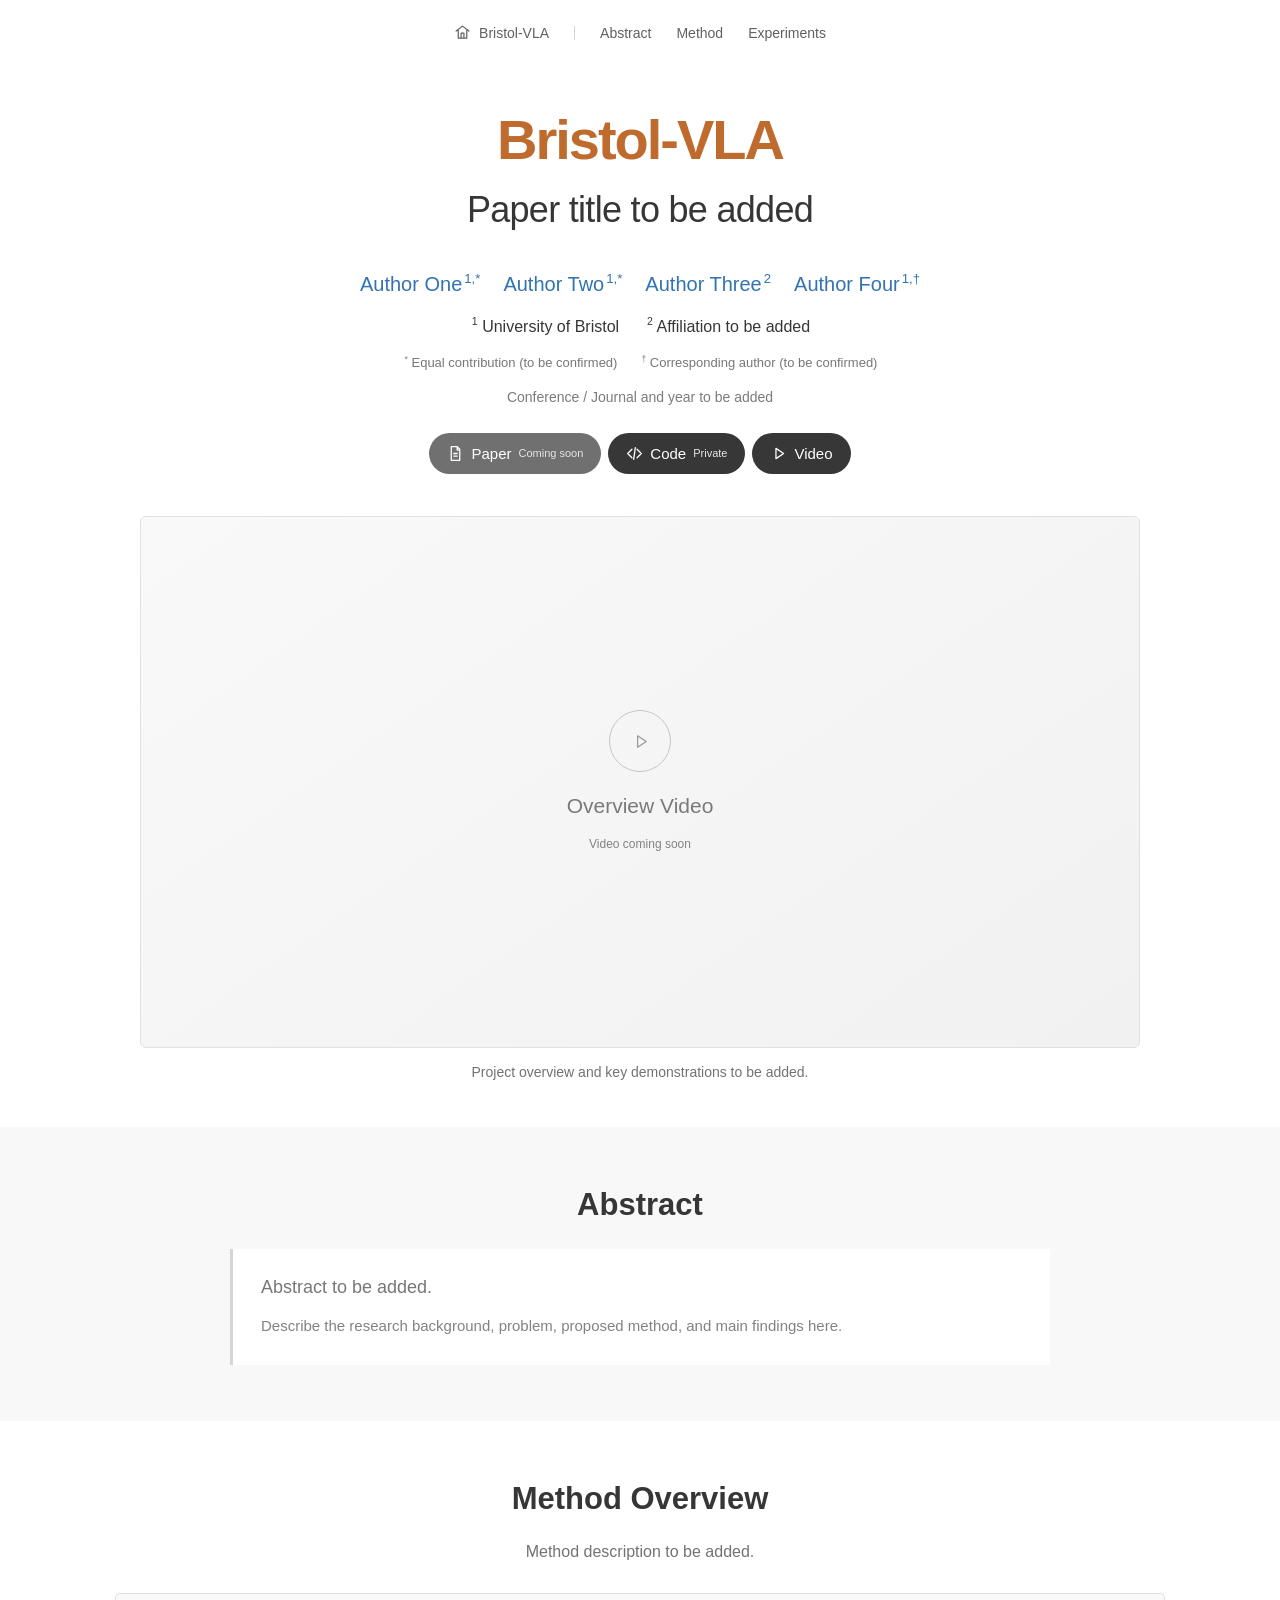
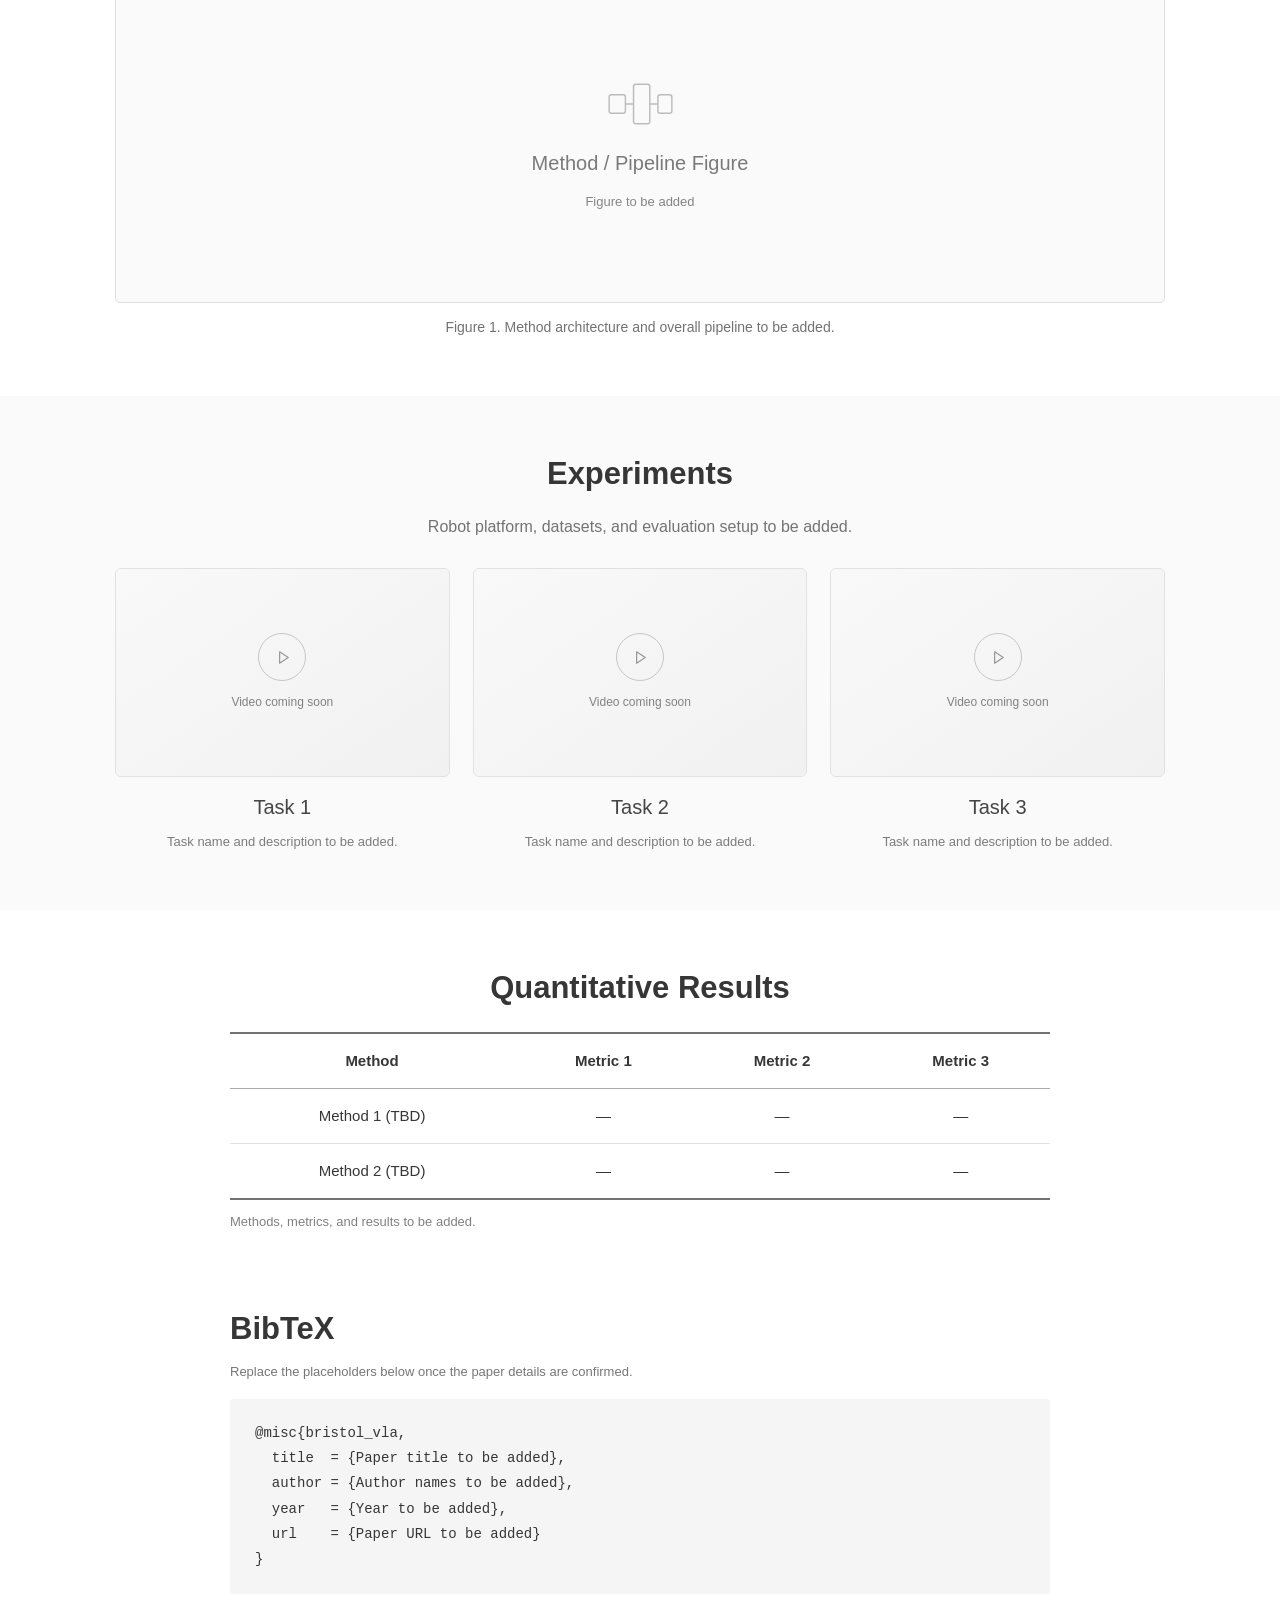
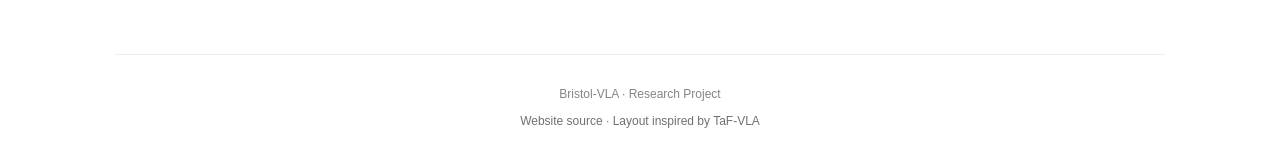
==== commit 88f7c60c: "Publish English paper project page" ====
--- a/index.html
+++ b/index.html
@@ -1,20 +1,20 @@
 <!doctype html>
-<html lang="zh-CN">
+<html lang="en">
 <head>
   <meta charset="utf-8">
   <meta name="viewport" content="width=device-width, initial-scale=1">
-  <meta name="description" content="Bristol-VLA 论文项目页：作者信息、摘要、方法与实验展示。论文与视频内容待补充。">
+  <meta name="description" content="Bristol-VLA research project page with authors, abstract, methods, and experiments. Paper details and videos will be added.">
   <meta name="theme-color" content="#bf6b2d">
   <title>Bristol-VLA · Research Project</title>
-  <link rel="icon" href="assets/favicon.svg" type="image/svg+xml">
-  <link rel="stylesheet" href="styles.css">
-  <script src="app.js" defer></script>
+  <link rel="icon" href="assets/favicon.svg?v=paper-en-1" type="image/svg+xml">
+  <link rel="stylesheet" href="styles.css?v=paper-en-1">
+  <script src="app.js?v=paper-en-1" defer></script>
 </head>
 <body>
-  <a class="skip-link" href="#main">跳到主要内容</a>
+  <a class="skip-link" href="#main">Skip to main content</a>
   <header class="site-header">
-    <nav aria-label="论文导航">
-      <a class="home-link" href="#top" aria-label="Bristol-VLA 首页"><svg viewBox="0 0 24 24" aria-hidden="true"><path d="m3 10 9-7 9 7M6 9v11h12V9M10 20v-7h4v7"/></svg><span>Bristol-VLA</span></a>
+    <nav aria-label="Paper navigation">
+      <a class="home-link" href="#top" aria-label="Bristol-VLA home"><svg viewBox="0 0 24 24" aria-hidden="true"><path d="m3 10 9-7 9 7M6 9v11h12V9M10 20v-7h4v7"/></svg><span>Bristol-VLA</span></a>
       <span class="nav-divider" aria-hidden="true"></span>
       <a href="#abstract">Abstract</a>
       <a href="#method">Method</a>
@@ -24,18 +24,18 @@
 
   <main id="main">
     <section class="paper-header container" id="top" aria-labelledby="paper-title">
-      <h1 id="paper-title"><span class="project-name">Bristol-VLA</span><span class="paper-title">论文标题待填写</span></h1>
+      <h1 id="paper-title"><span class="project-name">Bristol-VLA</span><span class="paper-title">Paper title to be added</span></h1>
 
       <!-- Replace author names, affiliations, and contribution markers here. -->
-      <div class="authors" aria-label="作者信息待填写">
-        <span>作者一<sup>1,*</sup></span>
-        <span>作者二<sup>1,*</sup></span>
-        <span>作者三<sup>2</sup></span>
-        <span>作者四<sup>1,†</sup></span>
+      <div class="authors" aria-label="Author details to be added">
+        <span>Author One<sup>1,*</sup></span>
+        <span>Author Two<sup>1,*</sup></span>
+        <span>Author Three<sup>2</sup></span>
+        <span>Author Four<sup>1,†</sup></span>
       </div>
-      <div class="affiliations"><span><sup>1</sup> University of Bristol</span><span><sup>2</sup> 单位名称待填写</span></div>
-      <p class="author-notes"><span><sup>*</sup> Equal contribution（待确认）</span><span><sup>†</sup> Corresponding author（待确认）</span></p>
-      <p class="venue">会议 / 期刊与年份待填写</p>
+      <div class="affiliations"><span><sup>1</sup> University of Bristol</span><span><sup>2</sup> Affiliation to be added</span></div>
+      <p class="author-notes"><span><sup>*</sup> Equal contribution (to be confirmed)</span><span><sup>†</sup> Corresponding author (to be confirmed)</span></p>
+      <p class="venue">Conference / Journal and year to be added</p>
 
       <div class="paper-links">
         <span class="resource-button disabled" aria-disabled="true"><svg viewBox="0 0 20 20" aria-hidden="true"><path d="M5 2h7l3 3v13H5Zm7 0v4h3M8 10h4M8 13h4"/></svg>Paper <small>Coming soon</small></span>
@@ -44,16 +44,16 @@
       </div>
     </section>
 
-    <section class="container teaser" id="overview-video" aria-label="论文概览视频">
+    <section class="container teaser" id="overview-video" aria-label="Overview video">
       <figure>
         <div class="media-slot media-slot-main" data-video-slot="overview" data-video-title="Overview">
-          <div class="media-placeholder" role="img" aria-label="论文概览视频，待补充">
+          <div class="media-placeholder" role="img" aria-label="Overview video coming soon">
             <span class="play-symbol" aria-hidden="true"><svg viewBox="0 0 24 24"><path d="m9 6 9 6-9 6Z"/></svg></span>
             <span class="media-title">Overview Video</span>
-            <span class="placeholder-note">视频待补充</span>
+            <span class="placeholder-note">Video coming soon</span>
           </div>
         </div>
-        <figcaption>项目概览与核心实验演示（待补充）。</figcaption>
+        <figcaption>Project overview and key demonstrations to be added.</figcaption>
       </figure>
     </section>
 
@@ -61,42 +61,42 @@
       <div class="container text-width">
         <h2 id="abstract-title">Abstract</h2>
         <!-- Replace this paragraph with the paper abstract. -->
-        <div class="abstract-placeholder"><p>摘要待填写。</p><p class="template-hint">在这里补充研究背景、核心问题、主要方法与实验结论。</p></div>
+        <div class="abstract-placeholder"><p>Abstract to be added.</p><p class="template-hint">Describe the research background, problem, proposed method, and main findings here.</p></div>
       </div>
     </section>
 
     <section class="paper-section container" id="method" aria-labelledby="method-title">
       <h2 id="method-title">Method Overview</h2>
-      <p class="section-description">方法说明待填写。</p>
+      <p class="section-description">Method description to be added.</p>
       <figure>
         <!-- Replace this placeholder with the method / pipeline figure. -->
-        <div class="figure-placeholder" role="img" aria-label="方法总览图，待补充"><svg viewBox="0 0 56 36" aria-hidden="true"><rect x="1" y="10" width="14" height="16" rx="2"/><rect x="22" y="1" width="14" height="34" rx="2"/><rect x="43" y="10" width="12" height="16" rx="2"/><path d="M15 18h7m14 0h7"/></svg><span>Method / Pipeline Figure</span><small>方法总览图待补充</small></div>
-        <figcaption>Figure 1. 方法框架与整体流程（待补充）。</figcaption>
+        <div class="figure-placeholder" role="img" aria-label="Method overview figure to be added"><svg viewBox="0 0 56 36" aria-hidden="true"><rect x="1" y="10" width="14" height="16" rx="2"/><rect x="22" y="1" width="14" height="34" rx="2"/><rect x="43" y="10" width="12" height="16" rx="2"/><path d="M15 18h7m14 0h7"/></svg><span>Method / Pipeline Figure</span><small>Figure to be added</small></div>
+        <figcaption>Figure 1. Method architecture and overall pipeline to be added.</figcaption>
       </figure>
     </section>
 
     <section class="paper-section experiments-section" id="experiments" aria-labelledby="experiments-title">
       <div class="container">
         <h2 id="experiments-title">Experiments</h2>
-        <p class="section-description">机器人平台、数据集与评估设置待填写。</p>
+        <p class="section-description">Robot platform, datasets, and evaluation setup to be added.</p>
         <div class="demo-grid">
           <figure>
             <div class="media-slot" data-video-slot="task1" data-video-title="Task 1">
-              <div class="media-placeholder" role="img" aria-label="Task 1 视频，待补充"><span class="play-symbol" aria-hidden="true"><svg viewBox="0 0 24 24"><path d="m9 6 9 6-9 6Z"/></svg></span><span class="placeholder-note">视频待补充</span></div>
+              <div class="media-placeholder" role="img" aria-label="Task 1 video coming soon"><span class="play-symbol" aria-hidden="true"><svg viewBox="0 0 24 24"><path d="m9 6 9 6-9 6Z"/></svg></span><span class="placeholder-note">Video coming soon</span></div>
             </div>
-            <figcaption><h3>Task 1</h3><p>任务名称与说明待填写。</p></figcaption>
+            <figcaption><h3>Task 1</h3><p>Task name and description to be added.</p></figcaption>
           </figure>
           <figure>
             <div class="media-slot" data-video-slot="task2" data-video-title="Task 2">
-              <div class="media-placeholder" role="img" aria-label="Task 2 视频，待补充"><span class="play-symbol" aria-hidden="true"><svg viewBox="0 0 24 24"><path d="m9 6 9 6-9 6Z"/></svg></span><span class="placeholder-note">视频待补充</span></div>
+              <div class="media-placeholder" role="img" aria-label="Task 2 video coming soon"><span class="play-symbol" aria-hidden="true"><svg viewBox="0 0 24 24"><path d="m9 6 9 6-9 6Z"/></svg></span><span class="placeholder-note">Video coming soon</span></div>
             </div>
-            <figcaption><h3>Task 2</h3><p>任务名称与说明待填写。</p></figcaption>
+            <figcaption><h3>Task 2</h3><p>Task name and description to be added.</p></figcaption>
           </figure>
           <figure>
             <div class="media-slot" data-video-slot="task3" data-video-title="Task 3">
-              <div class="media-placeholder" role="img" aria-label="Task 3 视频，待补充"><span class="play-symbol" aria-hidden="true"><svg viewBox="0 0 24 24"><path d="m9 6 9 6-9 6Z"/></svg></span><span class="placeholder-note">视频待补充</span></div>
+              <div class="media-placeholder" role="img" aria-label="Task 3 video coming soon"><span class="play-symbol" aria-hidden="true"><svg viewBox="0 0 24 24"><path d="m9 6 9 6-9 6Z"/></svg></span><span class="placeholder-note">Video coming soon</span></div>
             </div>
-            <figcaption><h3>Task 3</h3><p>任务名称与说明待填写。</p></figcaption>
+            <figcaption><h3>Task 3</h3><p>Task name and description to be added.</p></figcaption>
           </figure>
         </div>
       </div>
@@ -104,23 +104,23 @@
 
     <section class="paper-section container text-width" id="results" aria-labelledby="results-title">
       <h2 id="results-title">Quantitative Results</h2>
-      <div class="results-table-wrap"><table><caption>方法、指标与结果均待填写。</caption><thead><tr><th scope="col">Method</th><th scope="col">Metric 1</th><th scope="col">Metric 2</th><th scope="col">Metric 3</th></tr></thead><tbody><tr><th scope="row">方法一（待填写）</th><td>—</td><td>—</td><td>—</td></tr><tr><th scope="row">方法二（待填写）</th><td>—</td><td>—</td><td>—</td></tr></tbody></table></div>
+      <div class="results-table-wrap"><table><caption>Methods, metrics, and results to be added.</caption><thead><tr><th scope="col">Method</th><th scope="col">Metric 1</th><th scope="col">Metric 2</th><th scope="col">Metric 3</th></tr></thead><tbody><tr><th scope="row">Method 1 (TBD)</th><td>—</td><td>—</td><td>—</td></tr><tr><th scope="row">Method 2 (TBD)</th><td>—</td><td>—</td><td>—</td></tr></tbody></table></div>
     </section>
 
     <section class="paper-section citation-section" id="bibtex" aria-labelledby="bibtex-title">
       <div class="container text-width">
         <h2 id="bibtex-title">BibTeX</h2>
-        <p class="citation-note">论文信息确认后替换以下占位内容。</p>
+        <p class="citation-note">Replace the placeholders below once the paper details are confirmed.</p>
         <pre><code>@misc{bristol_vla,
-  title  = {论文标题待填写},
-  author = {作者姓名待填写},
-  year   = {年份待填写},
-  url    = {论文链接待填写}
+  title  = {Paper title to be added},
+  author = {Author names to be added},
+  year   = {Year to be added},
+  url    = {Paper URL to be added}
 }</code></pre>
       </div>
     </section>
   </main>
 
-  <footer class="site-footer container"><p>Bristol-VLA · Research Project</p><p><a href="https://github.com/aoli0919/Bristol-VLA-demo" target="_blank" rel="noopener noreferrer">Website source</a><span aria-hidden="true"> · </span><a href="https://peilin-666.github.io/projects/TaF_VLA/" target="_blank" rel="noopener noreferrer">页面结构参考 TaF-VLA</a></p></footer>
+  <footer class="site-footer container"><p>Bristol-VLA · Research Project</p><p><a href="https://github.com/aoli0919/Bristol-VLA-demo" target="_blank" rel="noopener noreferrer">Website source</a><span aria-hidden="true"> · </span><a href="https://peilin-666.github.io/projects/TaF_VLA/" target="_blank" rel="noopener noreferrer">Layout inspired by TaF-VLA</a></p></footer>
 </body>
 </html>
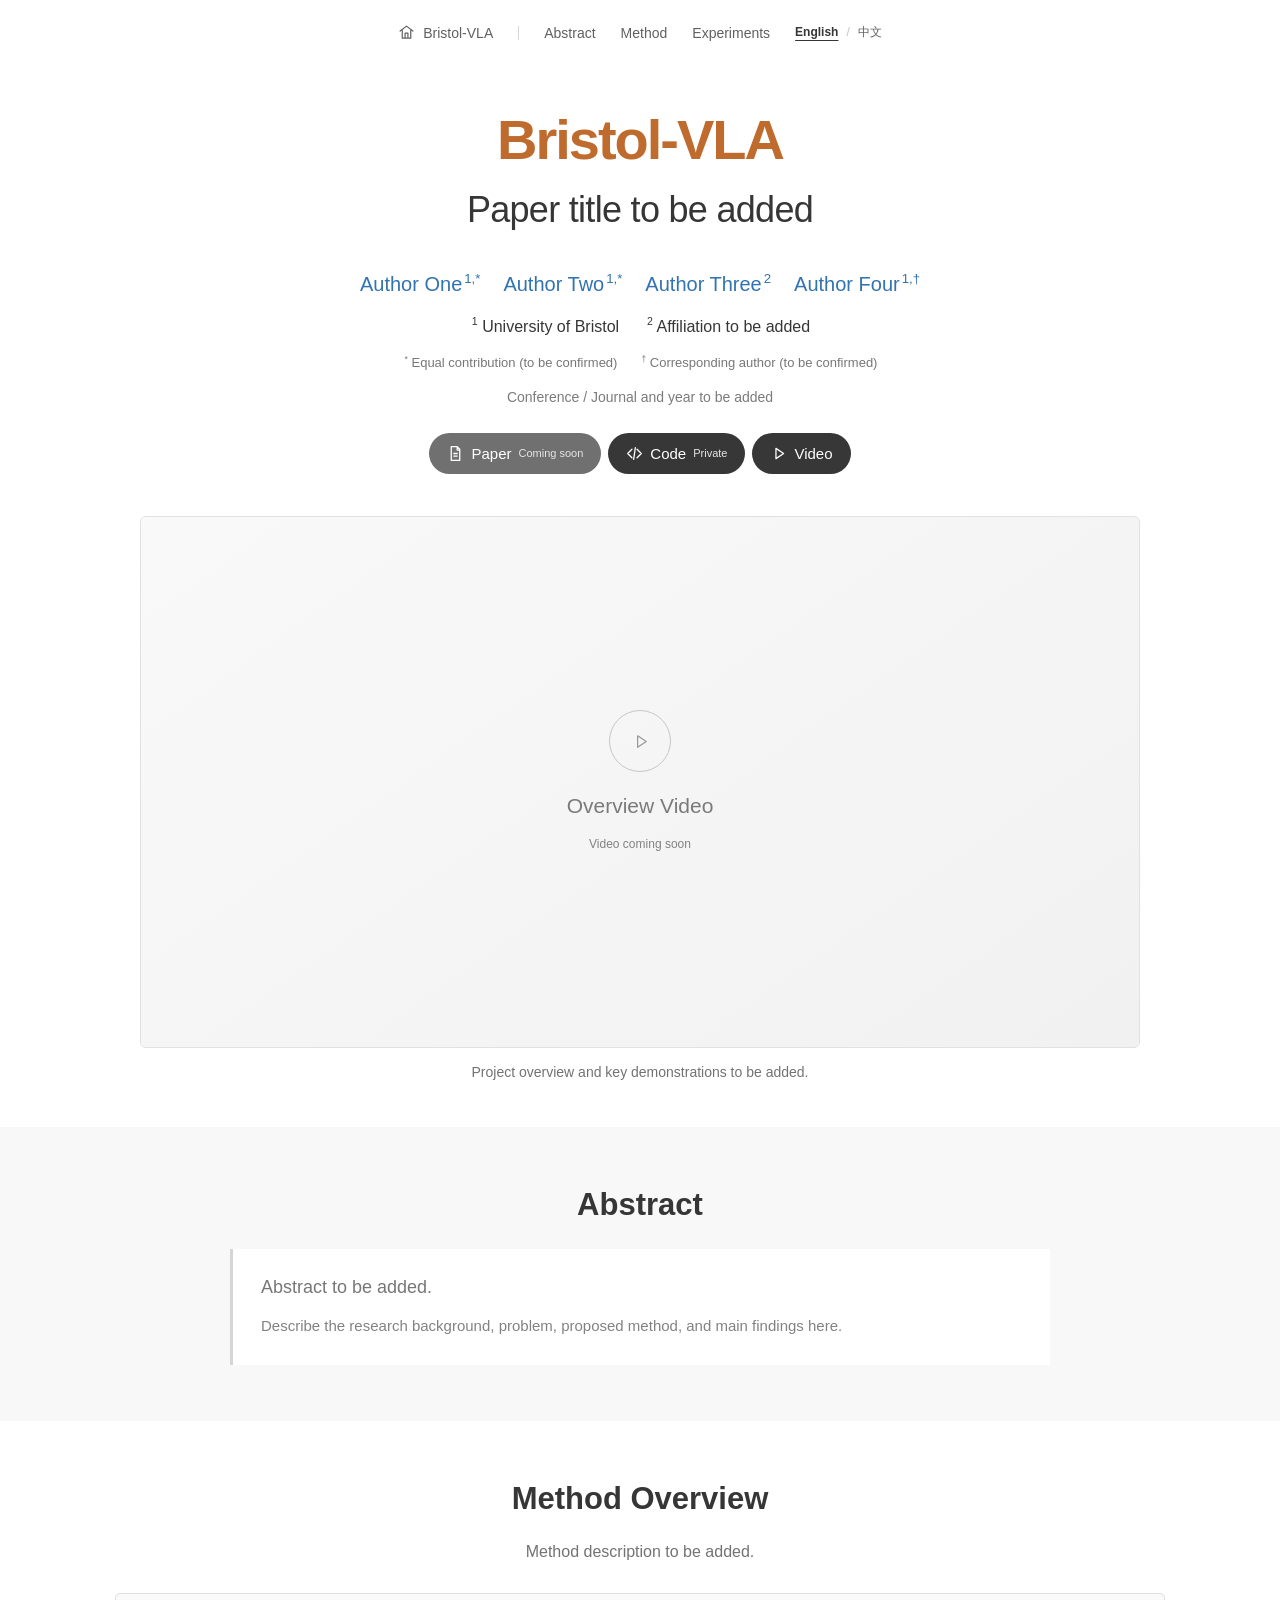
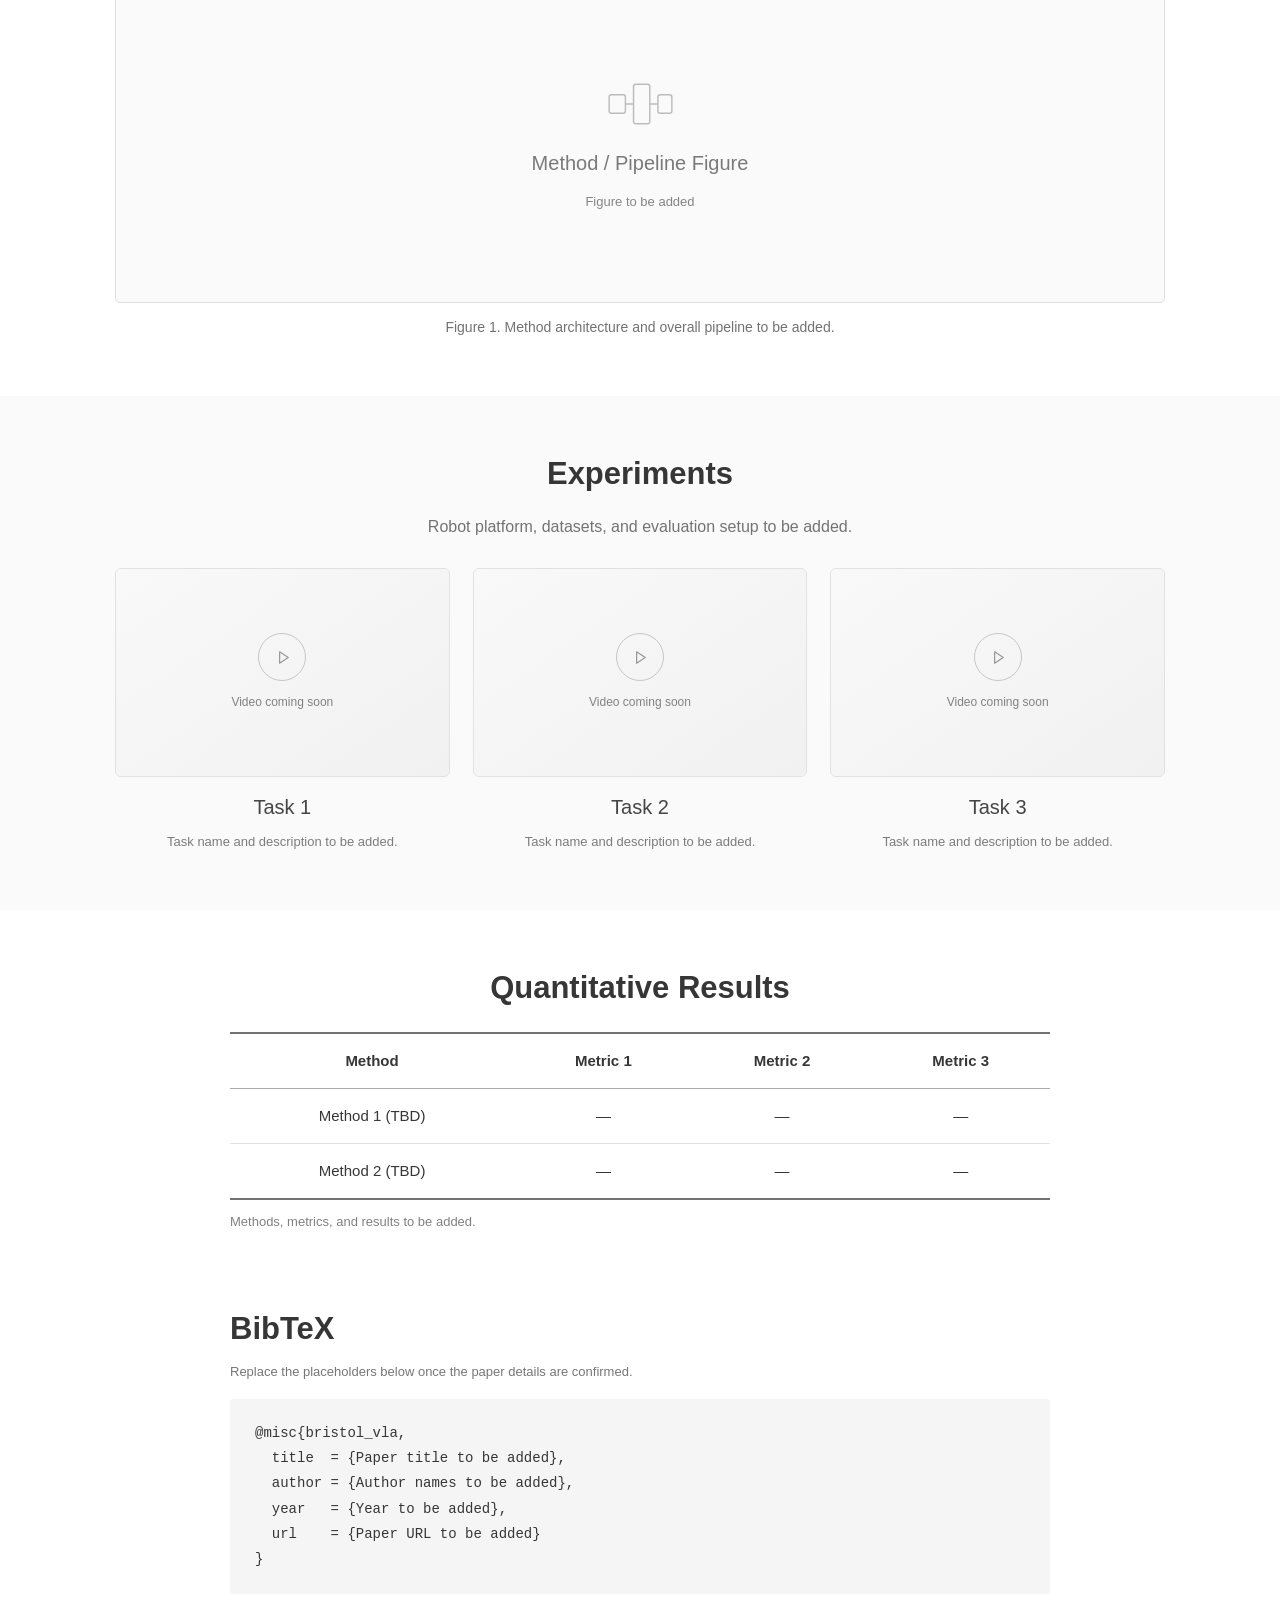
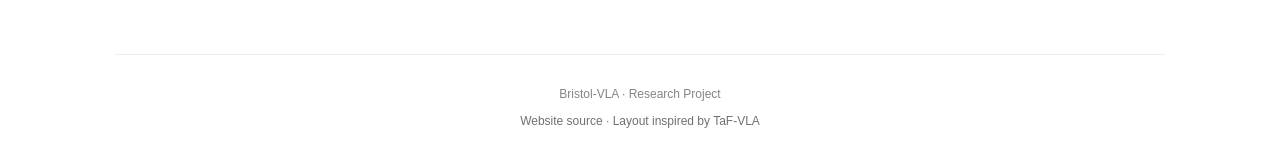
==== commit b3bcd385: "Add Chinese option to English-first project page" ====
--- a/index.html
+++ b/index.html
@@ -4,11 +4,13 @@
   <meta charset="utf-8">
   <meta name="viewport" content="width=device-width, initial-scale=1">
   <meta name="description" content="Bristol-VLA research project page with authors, abstract, methods, and experiments. Paper details and videos will be added.">
+  <link rel="alternate" hreflang="en" href="index.html">
+  <link rel="alternate" hreflang="zh-CN" href="zh.html">
   <meta name="theme-color" content="#bf6b2d">
   <title>Bristol-VLA · Research Project</title>
-  <link rel="icon" href="assets/favicon.svg?v=paper-en-1" type="image/svg+xml">
-  <link rel="stylesheet" href="styles.css?v=paper-en-1">
-  <script src="app.js?v=paper-en-1" defer></script>
+  <link rel="icon" href="assets/favicon.svg?v=paper-i18n-1" type="image/svg+xml">
+  <link rel="stylesheet" href="styles.css?v=paper-i18n-1">
+  <script src="app.js?v=paper-i18n-1" defer></script>
 </head>
 <body>
   <a class="skip-link" href="#main">Skip to main content</a>
@@ -19,6 +21,7 @@
       <a href="#abstract">Abstract</a>
       <a href="#method">Method</a>
       <a href="#experiments">Experiments</a>
+      <div class="language-switch" aria-label="Language"><a href="index.html" lang="en" hreflang="en" aria-current="page">English</a><span aria-hidden="true">/</span><a href="zh.html" lang="zh-CN" hreflang="zh-CN">中文</a></div>
     </nav>
   </header>
 
--- a/styles.css
+++ b/styles.css
@@ -17,8 +17,11 @@
 .text-width { max-width: 820px; }
 .skip-link { position: fixed; z-index: 10; left: 12px; top: 12px; transform: translateY(-160%); background: #363636; color: white; border-radius: 4px; padding: 10px 15px; }
 .skip-link:focus { transform: none; }
-.site-header nav { min-height: 66px; display: flex; align-items: center; justify-content: center; gap: 25px; padding: 10px 20px; font-size: 14px; }
+.site-header nav { min-height: 66px; display: flex; align-items: center; justify-content: center; gap: 25px; flex-wrap: wrap; padding: 10px 20px; font-size: 14px; }
 .site-header a { color: #606060; }
+.language-switch { display: inline-flex; align-items: center; gap: 8px; font-size: 12px; white-space: nowrap; }
+.language-switch span { color: #c2c2c2; }
+.language-switch a[aria-current="page"] { color: #363636; font-weight: 650; text-decoration: underline; text-underline-offset: 4px; }
 .home-link { display: flex; align-items: center; gap: 8px; }
 .home-link svg { width: 17px; height: 17px; fill: none; stroke: currentColor; stroke-width: 1.7; stroke-linejoin: round; stroke-linecap: round; }
 .nav-divider { height: 14px; width: 1px; background: #d7d7d7; }
@@ -79,6 +82,8 @@
 .site-footer p + p { margin-top: 8px; }
 .site-footer a { color: #707070; }
 @media (max-width: 760px) {
+  .site-header nav { row-gap: 8px; }
+  .language-switch { flex-basis: 100%; justify-content: center; }
   .container { width: calc(100% - 36px); }
   .paper-header { padding-top: 31px; padding-bottom: 33px; }
   .authors { font-size: 18px; column-gap: 18px; margin-top: 28px; }
